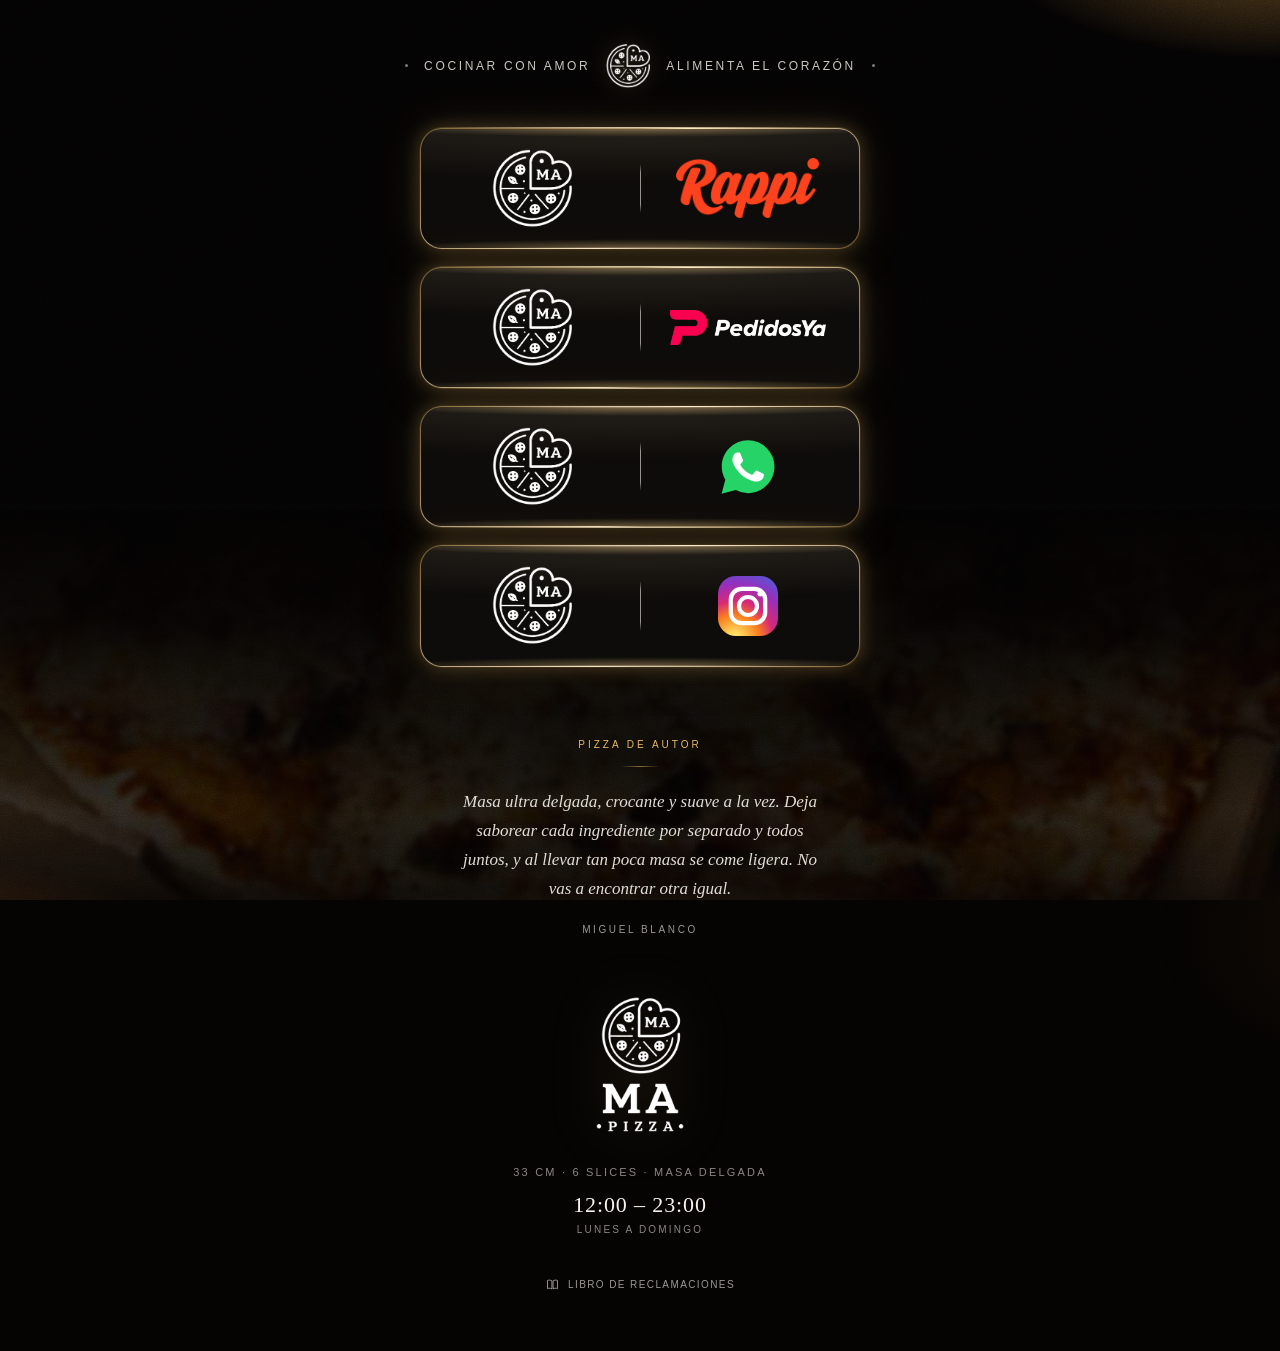
==== index.html @ 22b00081 "Añadir el relato de marca al pie de la página Al bajar en el móvil solo quedaba negro. Medido en Chr" ====
<!doctype html>
<html lang="es-PE">
<head>
<meta charset="utf-8" />
<meta name="viewport" content="width=device-width, initial-scale=1, viewport-fit=cover" />
<title>MA PIZZA — Pide aquí</title>
<meta name="description" content="Pizza artesanal de masa delgada en Surquillo. Pide por Rappi, PedidosYa o WhatsApp. 33 cm · 6 slices." />
<meta name="theme-color" content="#050403" />
<meta name="color-scheme" content="dark" />
<link rel="icon" href="[data-uri]" />
<meta property="og:title" content="MA PIZZA" />
<meta property="og:description" content="Cocinar con amor, alimenta el corazón. Pizza artesanal de masa delgada — 33 cm, 6 slices." />
<meta property="og:type" content="website" />

<style>
/* ===================================================================
   MA PIZZA — página de enlaces para la bio de Instagram
   Archivo único: no depende de nada externo, se sube tal cual.

   PARA EDITAR:
     · Enlaces .......... buscar  "ENLACES"
     · Horario .......... buscar  "HORARIO"
     · Reclamaciones .... buscar  "RECLAMACIONES"
   =================================================================== */

/* Ángulos registrados: sin esto el navegador no sabe interpolarlos y
   el reflejo del borde no se movería. Donde no exista @property el
   borde dorado se queda quieto, que es una degradación aceptable. */
@property --giro      { syntax: '<angle>'; initial-value: 0deg;   inherits: false; }
@property --luz       { syntax: '<number>'; initial-value: 0.26; inherits: false; }

:root {
  /* Los mapas de bits viven aquí y solo aquí: declararlos una vez y
     referenciarlos ahorra unos 45 kB frente a repetir el data URI en
     cada <img>, que en datos móviles se nota. */
  /* Foto del horno. Para cambiarla:
       python3 herramientas/incrustar-foto.py <ruta-de-la-foto.jpg>
     que la recorta, la oscurece, la comprime y la reincrusta aquí. */
  --foto-horno: url("[data-uri]");

  --ma-marca:  url("[data-uri]");
  --ma-firma:  url("[data-uri]");
  --rappi:     url("[data-uri]");
  --pedidosya: url("[data-uri]");

  --negro:       #050403;
  --carbon:      #0a0806;
  --carta:       #0e0c0a;
  --hueso:       #f7f3ec;
  --tenue:       rgba(247, 243, 236, 0.55);
  --oro:         #e8b866;
  --oro-claro:   #ffe7b8;
  --oro-hondo:   rgba(232, 184, 102, 0.22);

  --serif: Georgia, 'Times New Roman', Times, serif;
  --sans:  -apple-system, BlinkMacSystemFont, 'Segoe UI', Roboto, 'Helvetica Neue', Arial, sans-serif;

  /* Alto de la tarjeta: manda en todo el ritmo vertical de la página. */
  --alto-tarjeta: clamp(5.75rem, 21vw, 7.5rem);

  color-scheme: dark;
}

* { box-sizing: border-box; }

html {
  -webkit-text-size-adjust: 100%;
  /* El rebote de iOS asoma por detrás de la capa fija: este tono es el
     mismo con el que arranca .fondo, así el tirón no destella en negro. */
  background: #0b0806;
}

body {
  margin: 0;
  min-height: 100vh;
  min-height: 100svh;
  background: var(--negro);
  color: var(--hueso);
  font-family: var(--sans);
  -webkit-font-smoothing: antialiased;
  text-rendering: optimizeLegibility;
  overflow-x: hidden;
  /* Sin destello azul al tocar y sin espera de 300 ms en el tap. */
  -webkit-tap-highlight-color: transparent;
  touch-action: manipulation;
}

/* ====================== fondo: piedra y brasas ======================
   Todo generado por CSS/SVG. Pesa unos pocos bytes y se ve igual en
   cualquier pantalla, a diferencia de una foto que hay que recortar. */

.fondo {
  position: fixed;
  inset: 0;
  /* z-index 0, nunca negativo: una capa negativa se pinta ANTES que el
     fondo de los elementos en flujo, así que el negro opaco de body la
     tapaba entera. El contenido pasa por delante con .envoltura{z-index:1}. */
  z-index: 0;
  pointer-events: none;
  background:
    /* brasa del horno: pegada al vértice, para que no invada la columna
       de tarjetas. Todo lo que no sea esquina tiene que ser negro. */
    radial-gradient(34% 19% at 100% -6%,  rgba(255, 176, 74,  0.34), transparent 66%),
    radial-gradient(18% 11% at 104% -10%, rgba(255, 220, 160, 0.26), transparent 64%),
    /* rescoldo bajo, detrás de la firma */
    radial-gradient(52% 17% at 50% 110%,  rgba(226, 128, 40,  0.26), transparent 70%),
    radial-gradient(24% 12% at -4% 104%,  rgba(198, 96,  32,  0.22), transparent 68%),
    /* Sin realce central: ese era el gris que rodeaba a las tarjetas. */
    #040303;
}

/* Dos halos cálidos que se cruzan muy despacio: el negro deja de ser
   plano sin que llegue a notarse el movimiento. */
.fondo::before {
  content: '';
  position: absolute;
  inset: -25%;
  background:
    radial-gradient(18% 13% at 10% 6%,  rgba(255, 190, 96,  0.10), transparent 76%),
    radial-gradient(20% 15% at 92% 86%, rgba(214, 112, 40,  0.11), transparent 76%);
  animation: vagar 34s ease-in-out infinite alternate;
}

/* La foto cubre toda la vista, pero la máscara solo la deja asomar en el
   tercio inferior: negro puro hasta el 70 %, un ascenso corto, y otra vez
   a la baja al llegar al pie. Así la pizza se intuye de fondo sin que la
   página deje de ser negra, que es donde las tarjetas recortan. */
.horno {
  position: absolute;
  inset: 0;
  z-index: 1;
  background-image: var(--foto-horno);
  background-size: cover;
  background-position: 50% 64%;
  background-repeat: no-repeat;
  opacity: 0.5;
  -webkit-mask-image: linear-gradient(
      to bottom,
      transparent      0%,
      transparent     56%,
      rgba(0,0,0,0.14) 70%,
      rgba(0,0,0,0.62) 82%,
      rgba(0,0,0,0.90) 90%,
      rgba(0,0,0,0.52) 97%,
      rgba(0,0,0,0.28) 100%);
          mask-image: linear-gradient(
      to bottom,
      transparent      0%,
      transparent     56%,
      rgba(0,0,0,0.14) 70%,
      rgba(0,0,0,0.62) 82%,
      rgba(0,0,0,0.90) 90%,
      rgba(0,0,0,0.52) 97%,
      rgba(0,0,0,0.28) 100%);
  animation: acercar 58s ease-in-out infinite alternate;
  will-change: transform;
}

/* Movimiento sutil de verdad: un acercamiento corto y muy lento. Solo
   anima transform, así que no le cuesta nada al hilo principal. */
@keyframes acercar {
  from { transform: scale(1.05) translate3d(0, 0, 0); }
  to   { transform: scale(1.14) translate3d(-1.2%, -1.4%, 0); }
}

/* Sombra bajo la firma: la foto sube el nivel de negro justo donde van el
   logotipo y el horario, y sin esto el texto pierde contraste. */
.horno::after {
  content: '';
  position: absolute;
  inset: 0;
  background: radial-gradient(78% 40% at 50% 84%, rgba(5, 4, 3, 0.7), transparent 78%);
}

/* Grano de piedra. feTurbulence en línea: ~200 bytes por una textura
   que no se repite de forma visible. */
.fondo::after {
  content: '';
  position: absolute;
  inset: 0;
  z-index: 2;          /* el grano va por encima de la foto */
  mix-blend-mode: soft-light;
  opacity: 0.5;
  background-image: url("data:image/svg+xml,%3Csvg xmlns='http://www.w3.org/2000/svg' width='220' height='220'%3E%3Cfilter id='r'%3E%3CfeTurbulence type='fractalNoise' baseFrequency='0.82' numOctaves='3' stitchTiles='stitch'/%3E%3CfeColorMatrix type='saturate' values='0'/%3E%3C/filter%3E%3Crect width='220' height='220' filter='url(%23r)'/%3E%3C/svg%3E");
}

@keyframes vagar {
  from { transform: translate3d(-2%, 1%, 0) scale(1); }
  to   { transform: translate3d(3%, -2%, 0) scale(1.08); }
}

/* Brasas. Puntos con radial-gradient en vez de filter:blur — el blur
   sobre elementos animados hunde el frame rate en gama media. */
.brasas { position: fixed; inset: 0; z-index: 0; pointer-events: none; overflow: hidden; }

.brasa {
  position: absolute;
  bottom: -8vh;
  width: var(--t, 4px);
  height: var(--t, 4px);
  border-radius: 50%;
  background: radial-gradient(circle, rgba(255, 236, 190, 1), rgba(255, 176, 74, 0.55) 40%, transparent 72%);
  box-shadow: 0 0 10px rgba(255, 176, 74, 0.55);
  opacity: 0;
  animation: subir var(--dur, 17s) linear infinite;
  animation-delay: var(--esp, 0s);
  will-change: transform, opacity;
}

@keyframes subir {
  0%   { opacity: 0;   transform: translate3d(0, 0, 0) scale(0.7); }
  12%  { opacity: 1; }
  70%  { opacity: 0.7; }
  100% { opacity: 0;   transform: translate3d(var(--dx, 14px), -112vh, 0) scale(1.15); }
}

/* ============================= estructura ============================= */

.envoltura {
  position: relative;
  z-index: 1;          /* por delante del fondo y de las brasas */
  width: 100%;
  max-width: 30rem;
  margin-inline: auto;
  min-height: 100vh;
  min-height: 100svh;
  display: flex;
  flex-direction: column;
  padding:
    clamp(1.75rem, 6vw, 3rem)
    clamp(1rem, 4.5vw, 1.75rem)
    calc(clamp(1.75rem, 6vw, 3rem) + env(safe-area-inset-bottom));
}

/* =============================== cintillo ===============================
   "COCINAR CON AMOR · MA · ALIMENTA EL CORAZÓN" de la referencia. */

.cintillo {
  display: flex;
  align-items: center;
  justify-content: center;
  gap: clamp(0.5rem, 2.6vw, 1rem);
  margin-bottom: clamp(1.5rem, 5.5vw, 2.5rem);
}

.cintillo span {
  font-size: clamp(0.5625rem, 2.5vw, 0.75rem);
  letter-spacing: 0.22em;
  text-transform: uppercase;
  color: rgba(247, 243, 236, 0.82);
  white-space: nowrap;
}

.cintillo .punto {
  width: 3px;
  height: 3px;
  border-radius: 50%;
  background: rgba(247, 243, 236, 0.5);
  flex: 0 0 auto;
}

.cintillo .sello {
  width: clamp(2rem, 8vw, 2.75rem);
  aspect-ratio: 217 / 215;
  flex: 0 0 auto;
  background-image: var(--ma-marca);
  filter: drop-shadow(0 0 12px rgba(232, 184, 102, 0.35));
}

/* ================================ tarjetas ================================ */

.enlaces {
  list-style: none;
  margin: 0;
  padding: 0;
  display: grid;
  gap: clamp(0.75rem, 3vw, 1.125rem);
}

.tarjeta {
  --luz: 0.26;          /* intensidad del halo exterior en reposo */
  position: relative;
  display: block;
  min-height: var(--alto-tarjeta);
  border: 1.5px solid transparent;   /* el carril del degradado dorado */
  border-radius: clamp(16px, 4.5vw, 22px);
  text-decoration: none;
  color: var(--hueso);
  isolation: isolate;
  /* Relleno recortado al padding-box y degradado al border-box: así el
     contorno lleva su propia luz sin que se cuele en el interior. */
  background:
    linear-gradient(var(--carta), var(--carta)) padding-box,
    conic-gradient(
      from var(--giro),
      rgba(232, 184, 102, 0.45)   0deg,
      rgba(255, 240, 214, 1.00)  38deg,
      rgba(232, 184, 102, 0.50) 102deg,
      rgba(196, 146, 74,  0.38) 176deg,
      rgba(255, 240, 214, 0.95) 216deg,
      rgba(232, 184, 102, 0.50) 286deg,
      rgba(232, 184, 102, 0.45) 360deg
    ) border-box;
  box-shadow:
    0 0 0 0.5px rgba(232, 184, 102, 0.12),
    0 0 18px rgba(232, 184, 102, var(--luz)),
    0 0 46px rgba(232, 184, 102, calc(var(--luz) * 0.55)),
    0 10px 32px rgba(0, 0, 0, 0.6);
  transition:
    transform 0.28s cubic-bezier(0.16, 1, 0.3, 1),
    box-shadow 0.35s ease,
    --giro 1.1s linear;
}

/* Respiración: cada tarjeta gira su reflejo con un desfase distinto,
   así la fila se ve viva aunque nadie la toque. */
@media (prefers-reduced-motion: no-preference) {
  .tarjeta { animation: girar 9s linear infinite; animation-delay: var(--fase, 0s); }
  @keyframes girar { to { --giro: 360deg; } }
}

/* Barras de luz en el centro del borde superior e inferior: es el
   detalle que define la referencia del cliente. */
.tarjeta::before {
  content: '';
  position: absolute;
  inset: -1.5px;
  border-radius: inherit;
  pointer-events: none;
  z-index: 3;
  background:
    radial-gradient(46% 2px  at 50% 0,    rgba(255, 244, 222, 1), transparent 100%),
    radial-gradient(60% 10px at 50% 0,    rgba(255, 214, 140, 0.5), transparent 100%),
    radial-gradient(46% 2px  at 50% 100%, rgba(255, 244, 222, 0.95), transparent 100%),
    radial-gradient(60% 10px at 50% 100%, rgba(255, 214, 140, 0.45), transparent 100%);
  opacity: 0.9;
  transition: opacity 0.3s ease;
}

/* Destello del toque: nace en el punto exacto donde cae el dedo. */
.tarjeta .destello {
  position: absolute;
  inset: 0;
  border-radius: inherit;
  overflow: hidden;
  pointer-events: none;
  z-index: 1;
  /* Un lustre muy tenue arriba: sin él la tarjeta se lee como un agujero
     recortado en la página, no como una pieza de cristal negro. */
  background:
    linear-gradient(to bottom, rgba(247, 243, 236, 0.05), transparent 42%),
    radial-gradient(120% 70% at 50% 0%, rgba(232, 184, 102, 0.05), transparent 70%);
}

.tarjeta .destello::after {
  content: '';
  position: absolute;
  left: var(--tx, 50%);
  top: var(--ty, 50%);
  width: 12px;
  height: 12px;
  margin: -6px 0 0 -6px;
  border-radius: 50%;
  background: radial-gradient(circle, rgba(255, 231, 184, 0.55), rgba(232, 184, 102, 0.18) 45%, transparent 72%);
  opacity: 0;
  transform: scale(1);
}

.tarjeta.pulsa .destello::after {
  animation: onda 620ms cubic-bezier(0.22, 1, 0.36, 1) forwards;
}

@keyframes onda {
  0%   { opacity: 0.9; transform: scale(1); }
  100% { opacity: 0;   transform: scale(34); }
}

/* --------- contenido: logo MA · línea · logo del socio --------- */

.cara {
  position: relative;
  z-index: 2;
  height: 100%;
  min-height: calc(var(--alto-tarjeta) - 3px);
  display: grid;
  grid-template-columns: minmax(0, 1fr) 1px minmax(0, 1fr);
  align-items: center;
  gap: clamp(0.75rem, 3.5vw, 1.5rem);
  padding: clamp(0.75rem, 3vw, 1.25rem) clamp(0.875rem, 4vw, 1.75rem);
}

.celda {
  min-width: 0;
  display: flex;
  align-items: center;
  justify-content: center;
}

.raya {
  width: 1px;
  height: 62%;
  min-height: 2.5rem;
  background: linear-gradient(
    to bottom,
    transparent,
    rgba(247, 243, 236, 0.58) 18%,
    rgba(247, 243, 236, 0.58) 82%,
    transparent
  );
}

.celda svg { display: block; max-width: 100%; height: auto; }

/* Cajas con background-image en vez de <img>: mismo resultado visual,
   una sola copia del archivo. Llevan role/aria-label para que el lector
   de pantalla las siga anunciando. */
.bmp {
  display: block;
  background-repeat: no-repeat;
  background-position: center;
  background-size: contain;
}

/* Cada logotipo pide su propio ancho para que todos pesen igual a la
   vista: el ojo compara manchas de tinta, no cajas. El aspect-ratio
   reserva el alto antes de que pinte la imagen, así nada salta. */
.logo-ma {
  width: clamp(3.5rem, 15vw, 5rem);
  aspect-ratio: 217 / 215;
  background-image: var(--ma-marca);
}
.logo-rappi {
  width: clamp(6rem, 27vw, 9rem);
  aspect-ratio: 620 / 260;
  background-image: var(--rappi);
}
.logo-pedidosya {
  width: clamp(6.5rem, 29vw, 9.75rem);
  aspect-ratio: 560 / 126;
  background-image: var(--pedidosya);
}
.logo-icono { width: clamp(2.75rem, 12vw, 4rem); height: auto; }

/* ------------------------ estados: dedo y ratón ------------------------ */

.tarjeta:active {
  transform: scale(0.978);
  --luz: 0.7;
}
.tarjeta:active::before { opacity: 1; }

/* El hover solo donde hay puntero real: en un móvil se quedaría pegado
   después del toque. */
@media (hover: hover) and (pointer: fine) {
  .tarjeta:hover {
    transform: translateY(-3px);
    --luz: 0.58;
  }
  .tarjeta:hover::before { opacity: 1; }
  .tarjeta:hover .logo-ma { transform: scale(1.04); }
  .celda .bmp { transition: transform 0.3s cubic-bezier(0.16, 1, 0.3, 1); }
}

.tarjeta:focus-visible {
  outline: 2px solid var(--oro-claro);
  outline-offset: 4px;
}

/* ================================ relato ================================
   Lo que se encuentra al bajar. Antes ahí solo había negro: en el móvil,
   al plegarse la barra del navegador, quedaban cien píxeles de nada. */

.relato {
  margin-top: auto;
  padding-top: clamp(2.75rem, 11vw, 4.5rem);
  max-width: 23rem;
  margin-inline: auto;
  text-align: center;
}

.relato .rotulo {
  margin: 0;
  font-size: clamp(0.5625rem, 2.4vw, 0.625rem);
  letter-spacing: 0.3em;
  text-transform: uppercase;
  color: var(--oro);
}

.relato .filete {
  width: 2.5rem;
  height: 1px;
  margin: 1rem auto 1.25rem;
  border: 0;
  background: linear-gradient(to right, transparent, var(--oro), transparent);
  opacity: 0.55;
}

.relato .cita {
  margin: 0;
  font-family: var(--serif);
  font-style: italic;
  font-size: clamp(0.9375rem, 4vw, 1.0625rem);
  line-height: 1.72;
  /* Casi blanco: este texto cae sobre la parte más clara de la foto y
     con el gris de apoyo se perdía. */
  color: rgba(247, 243, 236, 0.9);
  text-wrap: pretty;
}

.relato .firma {
  margin: 1.25rem 0 0;
  font-size: clamp(0.5625rem, 2.4vw, 0.625rem);
  letter-spacing: 0.26em;
  text-transform: uppercase;
  color: rgba(247, 243, 236, 0.62);
}

/* ================================ horario ================================ */

.pie {
  padding-top: clamp(2.25rem, 9vw, 3.5rem);
  text-align: center;
}

.marca {
  width: clamp(5.5rem, 24vw, 7.5rem);
  aspect-ratio: 274 / 404;
  margin-inline: auto;
  background-image: var(--ma-firma);
  filter: drop-shadow(0 2px 30px rgba(232, 184, 102, 0.22));
}

.datos {
  margin: clamp(1.25rem, 5vw, 1.75rem) 0 0;
  font-size: clamp(0.625rem, 2.6vw, 0.6875rem);
  letter-spacing: 0.2em;
  text-transform: uppercase;
  color: var(--tenue);
}

.horario {
  margin: 0.85rem 0 0;
  font-family: var(--serif);
  font-size: clamp(1.125rem, 5vw, 1.375rem);
  letter-spacing: 0.04em;
  font-variant-numeric: tabular-nums;
  color: var(--hueso);
}

.horario .dias {
  display: block;
  margin-top: 0.4rem;
  font-family: var(--sans);
  font-size: clamp(0.5625rem, 2.4vw, 0.625rem);
  letter-spacing: 0.22em;
  text-transform: uppercase;
  color: var(--tenue);
}

.reclamos {
  /* Es un enlace legal, pero se toca igual: 44 px de alto mínimo. */
  display: inline-flex;
  align-items: center;
  gap: 0.5rem;
  min-height: 2.75rem;
  margin-top: clamp(1.25rem, 5vw, 1.75rem);
  padding-inline: 1rem;
  color: rgba(247, 243, 236, 0.62);
  text-decoration: none;
  font-size: 0.625rem;
  letter-spacing: 0.14em;
  text-transform: uppercase;
  transition: color 0.25s ease;
}
.reclamos svg { width: 15px; height: 15px; flex: 0 0 auto; }
.reclamos:active { color: var(--hueso); }
@media (hover: hover) and (pointer: fine) {
  .reclamos:hover { color: var(--hueso); }
}

/* ============================== entrada ============================== */

@media (prefers-reduced-motion: no-preference) {
  .entra {
    opacity: 0;
    transform: translateY(0.75rem);
    animation: aparecer 0.75s cubic-bezier(0.16, 1, 0.3, 1) forwards;
    animation-delay: var(--d, 0ms);
  }
  @keyframes aparecer { to { opacity: 1; transform: none; } }
}

@media (prefers-reduced-motion: reduce) {
  .brasas, .fondo::before { display: none; }
  .horno { animation: none; transform: scale(1.08); }
  * { animation-duration: 0.001ms !important; transition-duration: 0.001ms !important; }
}

/* ============================== pantallas anchas ==============================
   Sigue siendo una página de bio, así que la columna no crece: lo que
   crece es el aire alrededor y el tamaño de los logotipos. */

@media (min-width: 48rem) {
  :root { --alto-tarjeta: 7rem; }
  .envoltura { max-width: 31rem; padding-block: 2.75rem; }
  .marca { width: 6.25rem; }
}

/* Móvil apaisado y pantallas bajas: nada de scroll innecesario. */
@media (max-height: 44rem) and (orientation: landscape) {
  :root { --alto-tarjeta: 4.5rem; }
  .envoltura { max-width: 27rem; padding-block: 1.5rem; }
  .cintillo { margin-bottom: 1rem; }
  .cara { padding-block: 0.5rem; }
  .logo-ma        { width: 2.75rem; }
  .logo-rappi     { width: 5rem; }
  .logo-pedidosya { width: 5.5rem; }
  .logo-icono     { width: 2.25rem; }
  .enlaces { gap: 0.625rem; }
  .pie { padding-top: 1rem; }
  .marca { width: 4.25rem; }
  .relato { padding-top: 1.5rem; max-width: 26rem; }
  .relato .cita { font-size: 0.8125rem; line-height: 1.6; }
  .relato .filete { margin: 0.6rem auto 0.75rem; }
  .relato .firma { margin-top: 0.75rem; }
}

/* Teléfonos muy estrechos (iPhone SE): el cintillo se parte en dos. */
@media (max-width: 22.5rem) {
  .cintillo { flex-wrap: wrap; gap: 0.4rem 0.5rem; }
  .cintillo img { order: -1; width: 2.25rem; }
  .cintillo .punto { display: none; }
  .cintillo span { font-size: 0.5rem; letter-spacing: 0.18em; }
}
</style>
</head>

<body>
<div class="fondo" aria-hidden="true"><div class="horno"></div></div>
<div class="brasas" aria-hidden="true">
  <span class="brasa" style="left:8%;  --t:3px; --dur:19s; --esp:0s;    --dx:22px"></span>
  <span class="brasa" style="left:19%; --t:5px; --dur:24s; --esp:3.5s;  --dx:-18px"></span>
  <span class="brasa" style="left:31%; --t:2px; --dur:16s; --esp:7s;    --dx:30px"></span>
  <span class="brasa" style="left:44%; --t:4px; --dur:21s; --esp:1.5s;  --dx:-26px"></span>
  <span class="brasa" style="left:57%; --t:3px; --dur:27s; --esp:9s;    --dx:16px"></span>
  <span class="brasa" style="left:68%; --t:5px; --dur:18s; --esp:5s;    --dx:-32px"></span>
  <span class="brasa" style="left:79%; --t:2px; --dur:23s; --esp:12s;   --dx:24px"></span>
  <span class="brasa" style="left:90%; --t:4px; --dur:20s; --esp:2.5s;  --dx:-14px"></span>
  <span class="brasa" style="left:14%; --t:2px; --dur:29s; --esp:14s;   --dx:-20px"></span>
  <span class="brasa" style="left:63%; --t:3px; --dur:25s; --esp:17s;   --dx:28px"></span>
</div>

<main class="envoltura">

  <!-- =============================== cintillo =============================== -->
  <header class="cintillo entra" style="--d:60ms">
    <span class="punto"></span>
    <span>Cocinar con amor</span>
    <i class="bmp sello" aria-hidden="true"></i>
    <span>Alimenta el corazón</span>
    <span class="punto"></span>
  </header>

  <!-- ================================================================
       ENLACES — aquí se cambian las URLs de cada tarjeta.
       WhatsApp usa el formato https://wa.me/51XXXXXXXXX (sin + ni espacios).
       ================================================================ -->
  <ul class="enlaces">

    <li class="entra" style="--d:200ms">
      <a class="tarjeta" style="--fase:0s"
         href="https://www.rappi.com.pe/restaurantes/108052-ma-pizza"
         target="_blank" rel="noopener noreferrer"
         aria-label="Pedir MA Pizza por Rappi">
        <span class="destello"></span>
        <span class="cara">
          <span class="celda"><i class="bmp logo-ma" role="img" aria-label="MA Pizza"></i></span>
          <span class="raya"></span>
          <span class="celda"><i class="bmp logo-rappi" role="img" aria-label="Rappi"></i></span>
        </span>
      </a>
    </li>

    <li class="entra" style="--d:290ms">
      <a class="tarjeta" style="--fase:-2.2s"
         href="https://www.pedidosya.com.pe/restaurantes/lima/ma-pizza-surquillo-85785ef5-3ee0-4264-8570-6dda9b44dc6e-menu"
         target="_blank" rel="noopener noreferrer"
         aria-label="Pedir MA Pizza por PedidosYa">
        <span class="destello"></span>
        <span class="cara">
          <span class="celda"><i class="bmp logo-ma" role="img" aria-label="MA Pizza"></i></span>
          <span class="raya"></span>
          <span class="celda"><i class="bmp logo-pedidosya" role="img" aria-label="PedidosYa"></i></span>
        </span>
      </a>
    </li>

    <li class="entra" style="--d:380ms">
      <a class="tarjeta" style="--fase:-4.4s"
         href="https://wa.me/51982000004"
         target="_blank" rel="noopener noreferrer"
         aria-label="Pedir MA Pizza por WhatsApp">
        <span class="destello"></span>
        <span class="cara">
          <span class="celda"><i class="bmp logo-ma" role="img" aria-label="MA Pizza"></i></span>
          <span class="raya"></span>
          <span class="celda">
            <svg class="logo-icono" viewBox="0 0 24 24" role="img" aria-label="WhatsApp">
              <path fill="#25D366" d="M12.04 2C6.6 2 2.17 6.43 2.17 11.87c0 1.74.46 3.44 1.32 4.94L2.09 22l5.32-1.38a9.85 9.85 0 0 0 4.63 1.18h.01c5.44 0 9.87-4.43 9.87-9.87a9.8 9.8 0 0 0-2.89-6.98A9.8 9.8 0 0 0 12.04 2Z"/>
              <path fill="#fff" d="M17.4 14.36c-.29-.15-1.72-.85-1.99-.94-.27-.1-.46-.15-.66.15-.19.29-.75.94-.92 1.13-.17.2-.34.22-.63.08-.29-.15-1.23-.46-2.35-1.45-.87-.77-1.45-1.73-1.62-2.02-.17-.29-.02-.45.13-.6.13-.13.29-.34.44-.51.15-.17.19-.29.29-.49.1-.19.05-.36-.02-.51-.07-.15-.66-1.58-.9-2.17-.24-.57-.48-.49-.66-.5h-.56c-.19 0-.51.07-.77.36-.27.29-1.01 1-1.01 2.43s1.04 2.82 1.18 3.01c.15.2 2.04 3.12 4.95 4.37.69.3 1.23.48 1.65.61.69.22 1.33.19 1.83.12.56-.09 1.72-.7 1.96-1.38.24-.68.24-1.27.17-1.39-.07-.12-.26-.19-.55-.34Z"/>
            </svg>
          </span>
        </span>
      </a>
    </li>

    <li class="entra" style="--d:470ms">
      <a class="tarjeta" style="--fase:-6.6s"
         href="https://www.instagram.com/mapizza.pe/"
         target="_blank" rel="noopener noreferrer"
         aria-label="MA Pizza en Instagram">
        <span class="destello"></span>
        <span class="cara">
          <span class="celda"><i class="bmp logo-ma" role="img" aria-label="MA Pizza"></i></span>
          <span class="raya"></span>
          <span class="celda">
            <svg class="logo-icono" viewBox="0 0 32 32" role="img" aria-label="Instagram">
              <defs>
                <radialGradient id="ig" cx="0.28" cy="1.06" r="1.22">
                  <stop offset="0"    stop-color="#fdf497"/>
                  <stop offset="0.10" stop-color="#fdd85d"/>
                  <stop offset="0.34" stop-color="#fa7e1e"/>
                  <stop offset="0.53" stop-color="#d62976"/>
                  <stop offset="0.76" stop-color="#962fbf"/>
                  <stop offset="1"    stop-color="#4f5bd5"/>
                </radialGradient>
              </defs>
              <rect x="1" y="1" width="30" height="30" rx="9" fill="url(#ig)"/>
              <rect x="7.4" y="7.4" width="17.2" height="17.2" rx="5.4" fill="none" stroke="#fff" stroke-width="2.1"/>
              <circle cx="16" cy="16" r="4.5" fill="none" stroke="#fff" stroke-width="2.1"/>
              <circle cx="22.1" cy="9.9" r="1.35" fill="#fff"/>
            </svg>
          </span>
        </span>
      </a>
    </li>

  </ul>

  <!-- ================================================================
       RELATO — el texto de marca. Tres frases como mucho: aquí abajo se
       lee de paso, no se estudia.
       ================================================================ -->
  <section class="relato entra" style="--d:560ms">
    <p class="rotulo">Pizza de autor</p>
    <hr class="filete" />
    <p class="cita">
      Masa ultra delgada, crocante y suave a la vez. Deja saborear cada
      ingrediente por separado y todos juntos, y al llevar tan poca masa
      se come ligera. No vas a encontrar otra igual.
    </p>
    <p class="firma">Miguel Blanco</p>
  </section>

  <!-- ================================ pie ================================ -->
  <footer class="pie">
    <i class="bmp marca entra" role="img" aria-label="MA PIZZA" style="--d:660ms"></i>

    <div class="entra" style="--d:730ms">
      <!-- HORARIO — cambiar aquí si varía la atención. -->
      <p class="datos">33 cm · 6 slices · masa delgada</p>
      <p class="horario">
        12:00 – 23:00
        <span class="dias">Lunes a domingo</span>
      </p>

      <!-- RECLAMACIONES — reemplazar el href por la URL del libro virtual. -->
      <a class="reclamos" href="#" rel="noopener">
        <svg viewBox="0 0 24 24" fill="none" aria-hidden="true">
          <path d="M4 5.5C6.2 4.7 8.5 4.8 11 6v13c-2.5-1.2-4.8-1.3-7-.5v-13Z" stroke="currentColor" stroke-width="1.5"/>
          <path d="M20 5.5c-2.2-.8-4.5-.7-7 .5v13c2.5-1.2 4.8-1.3 7-.5v-13Z" stroke="currentColor" stroke-width="1.5"/>
        </svg>
        Libro de reclamaciones
      </a>
    </div>
  </footer>

</main>

<script>
/* El destello tiene que nacer donde cae el dedo, y eso el CSS solo no
   lo sabe: hay que pasarle las coordenadas del toque. */
(function () {
  var tarjetas = document.querySelectorAll('.tarjeta');
  var quieto = window.matchMedia('(prefers-reduced-motion: reduce)').matches;

  for (var i = 0; i < tarjetas.length; i++) {
    (function (tarjeta) {
      tarjeta.addEventListener('pointerdown', function (e) {
        if (quieto) return;

        var caja = tarjeta.getBoundingClientRect();
        var brillo = tarjeta.querySelector('.destello');
        brillo.style.setProperty('--tx', (e.clientX - caja.left) + 'px');
        brillo.style.setProperty('--ty', (e.clientY - caja.top) + 'px');

        /* Reiniciar la animación: sin el reflow el segundo toque seguido
           sobre la misma tarjeta no dispararía nada. */
        tarjeta.classList.remove('pulsa');
        void tarjeta.offsetWidth;
        tarjeta.classList.add('pulsa');

        /* Golpecito háptico en Android; iOS lo ignora sin quejarse. */
        if (navigator.vibrate) { navigator.vibrate(10); }
      }, { passive: true });

      tarjeta.addEventListener('animationend', function (e) {
        if (e.animationName === 'onda') { tarjeta.classList.remove('pulsa'); }
      });
    })(tarjetas[i]);
  }
})();
</script>
</body>
</html>
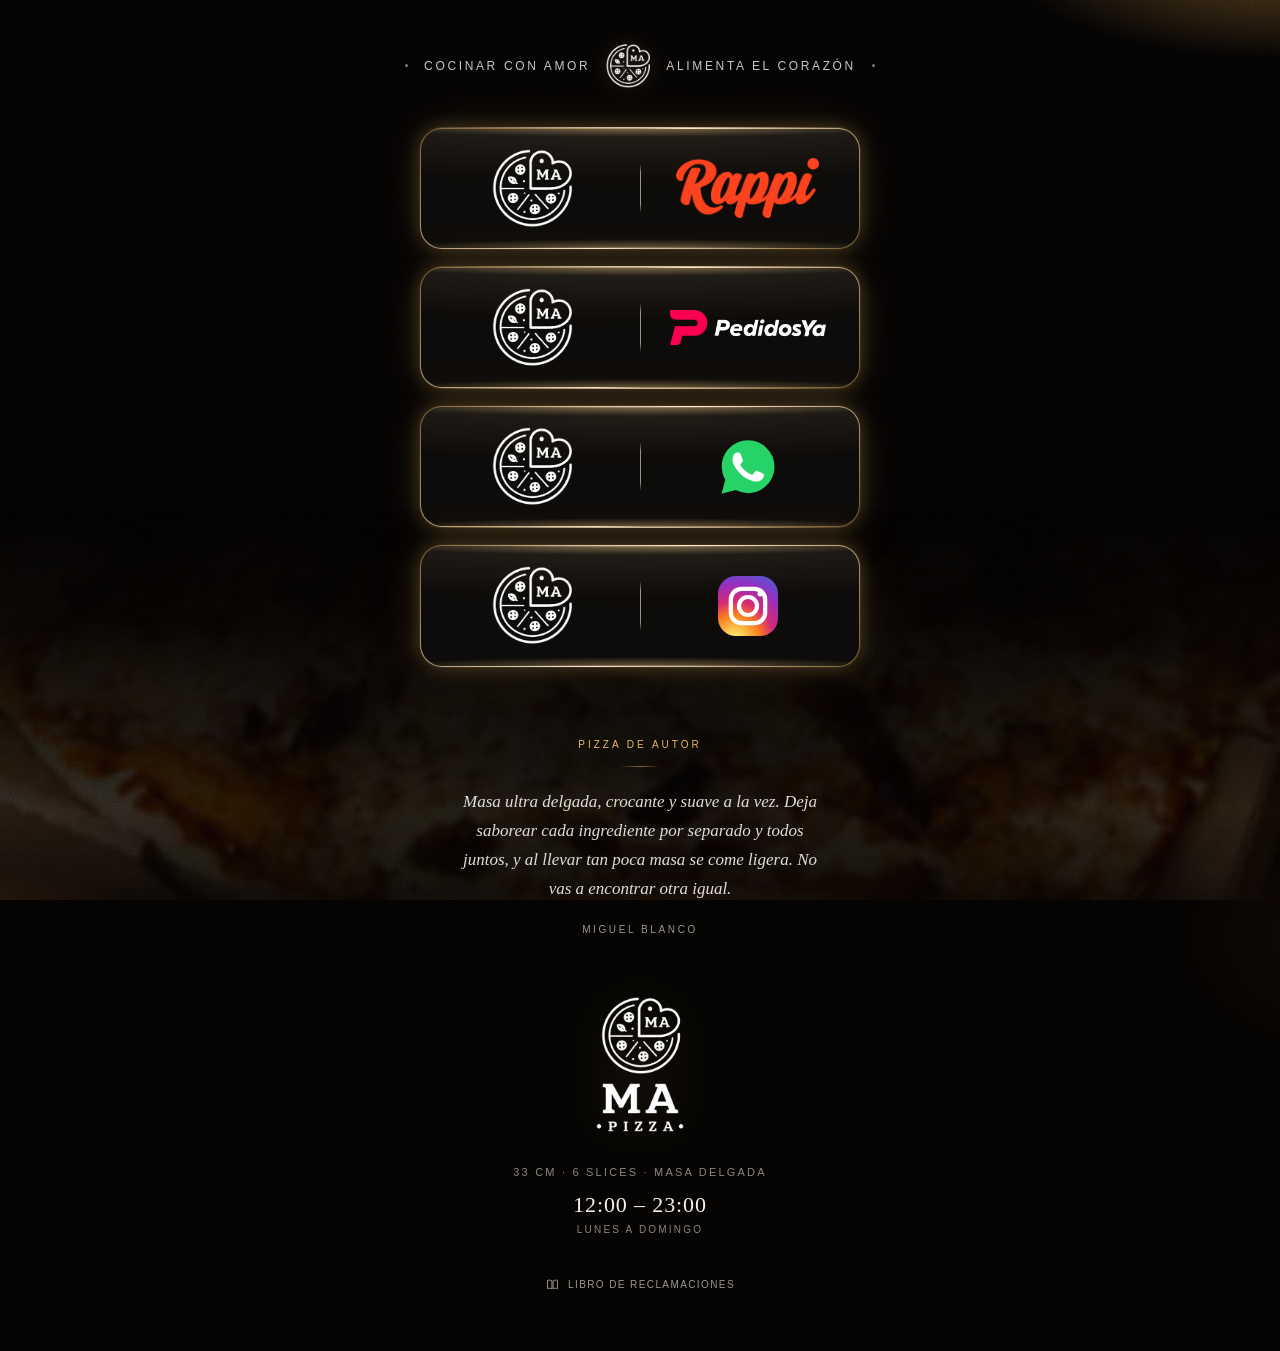
==== commit 6b8661fb: "Montar la construcción y dejar listas las versiones con vídeo Hasta ahora index.html era el único ar" ====
--- a/index.html
+++ b/index.html
@@ -129,10 +129,16 @@
   position: absolute;
   inset: 0;
   z-index: 1;
+  /* En la versión con vídeo esto es el póster: se ve desde el primer
+     fotograma y se queda si el vídeo no llega a cargar. */
   background-image: var(--foto-horno);
   background-size: cover;
   background-position: 50% 64%;
   background-repeat: no-repeat;
+  width: 100%;
+  height: 100%;
+  object-fit: cover;
+  object-position: 50% 64%;
   opacity: 0.5;
   -webkit-mask-image: linear-gradient(
       to bottom,
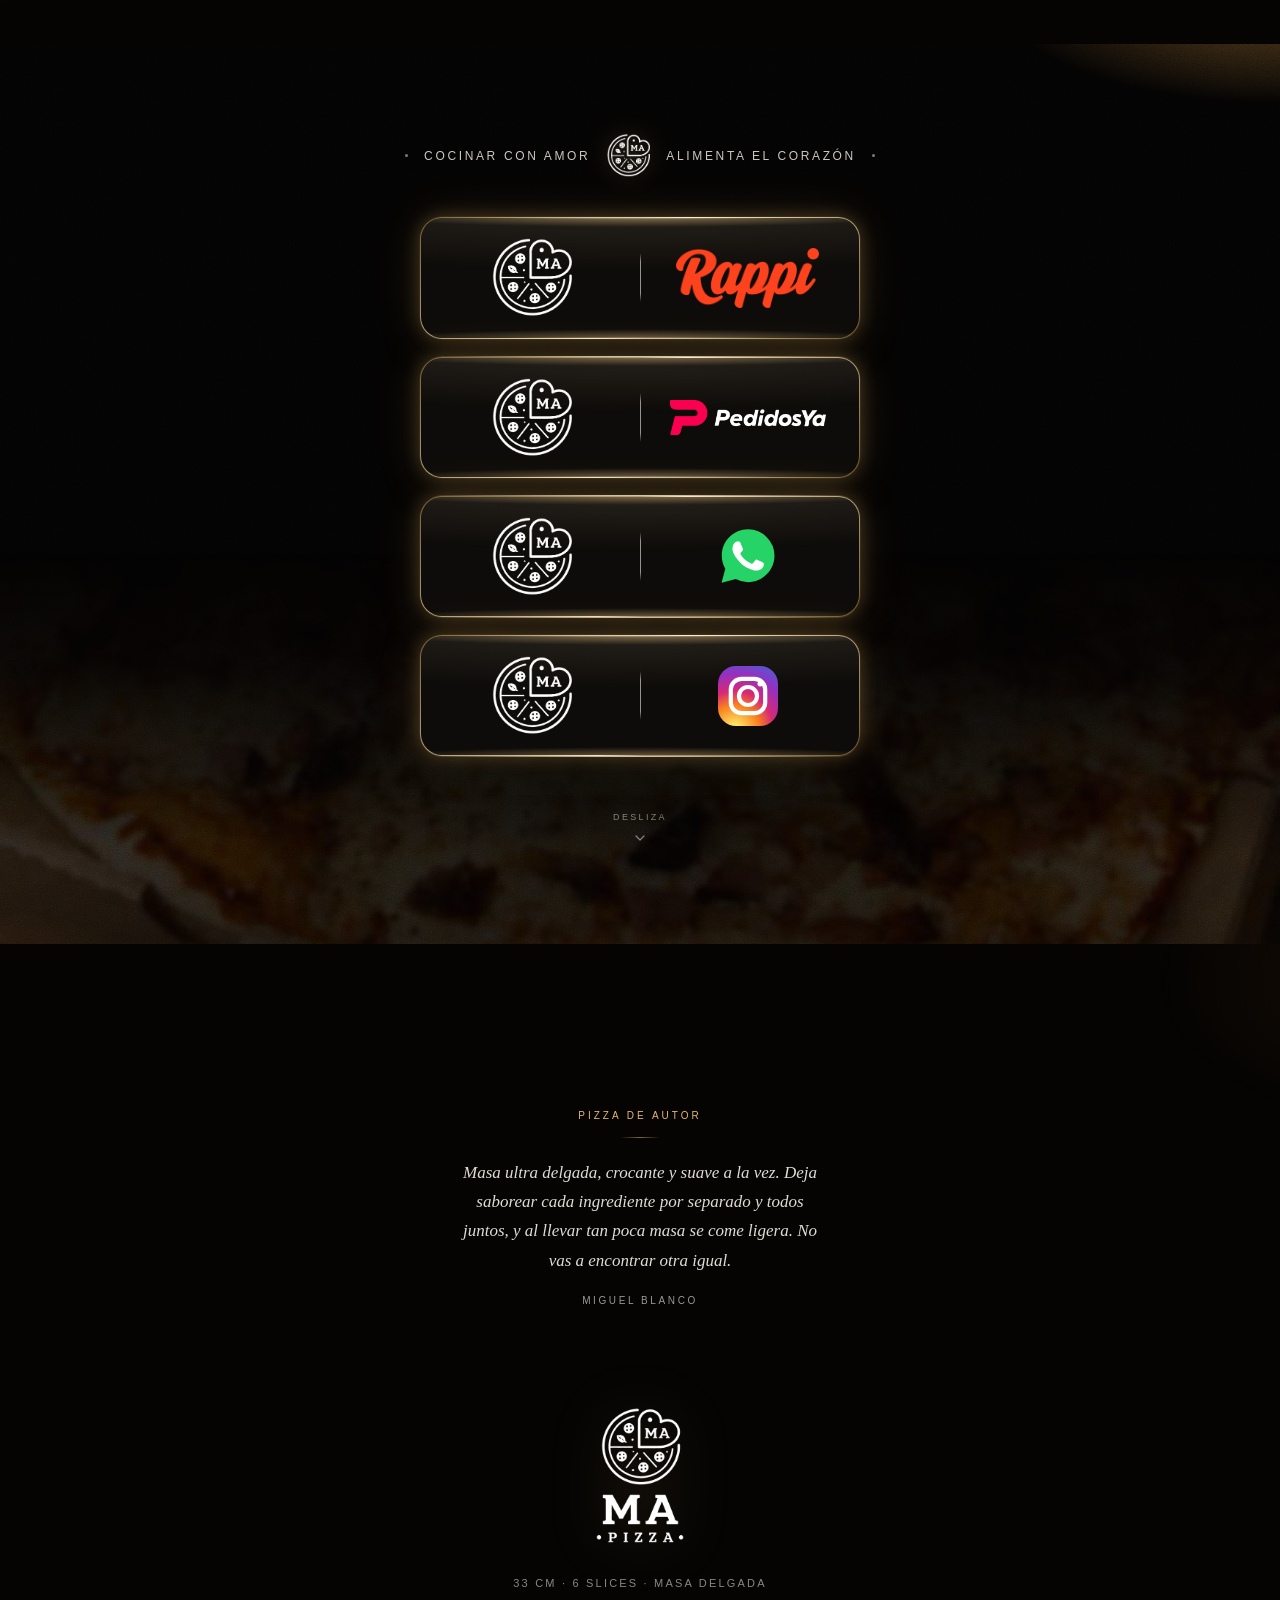
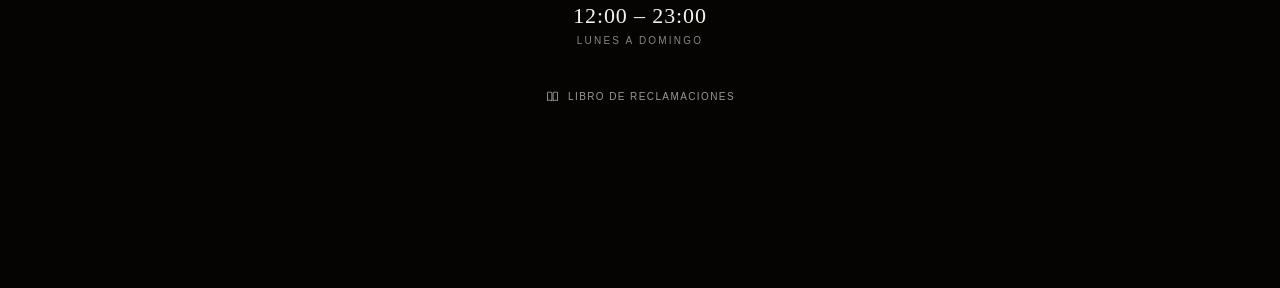
==== commit 1c530092: "Partir la página en dos vistas y quitar el negro del final Todo iba en una columna seguida y se leía" ====
--- a/index.html
+++ b/index.html
@@ -65,6 +65,11 @@
 
 html {
   -webkit-text-size-adjust: 100%;
+  /* Dos vistas, y el gesto de bajar tiene que caer en la segunda. Con
+     'proximity' solo ayuda cuando ya estás cerca: 'mandatory' secuestra
+     el scroll y en un móvil se siente como si la página peleara. */
+  scroll-snap-type: y proximity;
+  scroll-behavior: smooth;
   /* El rebote de iOS asoma por detrás de la capa fija: este tono es el
      mismo con el que arranca .fondo, así el tirón no destella en negro. */
   background: #0b0806;
@@ -147,8 +152,8 @@
       rgba(0,0,0,0.14) 70%,
       rgba(0,0,0,0.62) 82%,
       rgba(0,0,0,0.90) 90%,
-      rgba(0,0,0,0.52) 97%,
-      rgba(0,0,0,0.28) 100%);
+      rgba(0,0,0,0.78) 97%,
+      rgba(0,0,0,0.66) 100%);
           mask-image: linear-gradient(
       to bottom,
       transparent      0%,
@@ -156,8 +161,8 @@
       rgba(0,0,0,0.14) 70%,
       rgba(0,0,0,0.62) 82%,
       rgba(0,0,0,0.90) 90%,
-      rgba(0,0,0,0.52) 97%,
-      rgba(0,0,0,0.28) 100%);
+      rgba(0,0,0,0.78) 97%,
+      rgba(0,0,0,0.66) 100%);
   animation: acercar 58s ease-in-out infinite alternate;
   will-change: transform;
 }
@@ -228,14 +233,76 @@
   width: 100%;
   max-width: 30rem;
   margin-inline: auto;
+  padding-inline: clamp(1rem, 4.5vw, 1.75rem);
+}
+
+/* Cada vista ocupa la pantalla y centra lo suyo. El aire de arriba y de
+   abajo es lo que las separa: sin él las dos se leen como una sola
+   columna apretada. */
+.vista {
+  position: relative;
   min-height: 100vh;
   min-height: 100svh;
   display: flex;
   flex-direction: column;
-  padding:
-    clamp(1.75rem, 6vw, 3rem)
-    clamp(1rem, 4.5vw, 1.75rem)
-    calc(clamp(1.75rem, 6vw, 3rem) + env(safe-area-inset-bottom));
+  justify-content: center;
+  padding-block: clamp(2.5rem, 10vw, 4.5rem);
+  scroll-snap-align: start;
+}
+
+/* La segunda vista lleva el aire ARRIBA, que es lo que la separa de la
+   primera, y poco abajo. Centrada a secas dejaba siglo y medio de negro
+   bajo el último renglón, y al llegar al final parecía que la página se
+   había quedado a medias. */
+.vista--relato {
+  /* Al fondo del panel, no centrado: 'center' reparte el sobrante mitad
+     arriba y mitad abajo, y esa mitad de abajo era el negro del final.
+     Aquí todo el aire se va arriba, que además es la separación entre
+     una vista y la otra. */
+  /* Tiene que medir una pantalla entera. Si mide menos, el navegador no
+     puede desplazarse lo suficiente para dejarla arriba del todo, y al
+     final acabas viendo la cola vacía de la vista anterior: ese era el
+     negro. Y como mide una pantalla, su contenido la reparte en vez de
+     amontonarse y dejar hueco. */
+  padding-top: clamp(2.5rem, 10vw, 4rem);
+  padding-bottom: calc(clamp(1rem, 3vw, 1.5rem) + env(safe-area-inset-bottom));
+}
+
+/* ------------------------------ señuelo ------------------------------
+   Sin esto nadie sabe que hay una segunda vista: la primera termina
+   justo en el borde de la pantalla y parece el final. */
+.senuelo {
+  display: flex;
+  flex-direction: column;
+  align-items: center;
+  gap: 0.5rem;
+  margin-top: clamp(2rem, 8vw, 3rem);
+  padding: 0.5rem;
+  min-height: 2.75rem;
+  text-decoration: none;
+  color: rgba(247, 243, 236, 0.5);
+  font-size: 0.5625rem;
+  letter-spacing: 0.26em;
+  text-transform: uppercase;
+  transition: color 0.25s ease, opacity 0.4s ease;
+}
+
+.senuelo svg { width: 1rem; height: 1rem; }
+
+.senuelo:active { color: var(--hueso); }
+@media (hover: hover) and (pointer: fine) {
+  .senuelo:hover { color: var(--hueso); }
+}
+
+/* Una vez que has bajado ya no hace falta que insista. */
+.senuelo.ido { opacity: 0; pointer-events: none; }
+
+@media (prefers-reduced-motion: no-preference) {
+  .senuelo svg { animation: cabecear 2.4s ease-in-out infinite; }
+  @keyframes cabecear {
+    0%, 100% { transform: translateY(0); }
+    50%      { transform: translateY(4px); }
+  }
 }
 
 /* =============================== cintillo ===============================
@@ -477,8 +544,6 @@
    al plegarse la barra del navegador, quedaban cien píxeles de nada. */
 
 .relato {
-  margin-top: auto;
-  padding-top: clamp(2.75rem, 11vw, 4.5rem);
   max-width: 23rem;
   margin-inline: auto;
   text-align: center;
@@ -524,12 +589,14 @@
 /* ================================ horario ================================ */
 
 .pie {
-  padding-top: clamp(2.25rem, 9vw, 3.5rem);
+  /* Este hueco no sobra: es lo que separa la voz de Miguel de la firma
+     de la casa, y lo que hace que la vista se llene sola. */
+  padding-top: clamp(3.5rem, 15vw, 6rem);
   text-align: center;
 }
 
 .marca {
-  width: clamp(5.5rem, 24vw, 7.5rem);
+  width: clamp(6.25rem, 27vw, 8.25rem);
   aspect-ratio: 274 / 404;
   margin-inline: auto;
   background-image: var(--ma-firma);
@@ -596,6 +663,21 @@
   @keyframes aparecer { to { opacity: 1; transform: none; } }
 }
 
+/* La segunda vista no entra al cargar, sino cuando asoma: es lo que
+   hace que bajar se sienta como descubrir algo. La clase .js la pone el
+   guion, así que sin JavaScript el contenido se ve igual. */
+@media (prefers-reduced-motion: no-preference) {
+  .js .asoma {
+    opacity: 0;
+    transform: translateY(1.25rem);
+    transition:
+      opacity 0.8s cubic-bezier(0.16, 1, 0.3, 1),
+      transform 0.8s cubic-bezier(0.16, 1, 0.3, 1);
+    transition-delay: var(--d, 0ms);
+  }
+  .js .asoma.dentro { opacity: 1; transform: none; }
+}
+
 @media (prefers-reduced-motion: reduce) {
   .brasas, .fondo::before { display: none; }
   .horno { animation: none; transform: scale(1.08); }
@@ -615,7 +697,11 @@
 /* Móvil apaisado y pantallas bajas: nada de scroll innecesario. */
 @media (max-height: 44rem) and (orientation: landscape) {
   :root { --alto-tarjeta: 4.5rem; }
-  .envoltura { max-width: 27rem; padding-block: 1.5rem; }
+  /* Apaisado no da altura para dos pantallas: vuelve a ser una columna. */
+  html { scroll-snap-type: none; }
+  .vista { min-height: 0; padding-block: 1.5rem; scroll-snap-align: none; }
+  .senuelo { display: none; }
+  .envoltura { max-width: 27rem; }
   .cintillo { margin-bottom: 1rem; }
   .cara { padding-block: 0.5rem; }
   .logo-ma        { width: 2.75rem; }
@@ -625,7 +711,7 @@
   .enlaces { gap: 0.625rem; }
   .pie { padding-top: 1rem; }
   .marca { width: 4.25rem; }
-  .relato { padding-top: 1.5rem; max-width: 26rem; }
+  .relato { max-width: 26rem; }
   .relato .cita { font-size: 0.8125rem; line-height: 1.6; }
   .relato .filete { margin: 0.6rem auto 0.75rem; }
   .relato .firma { margin-top: 0.75rem; }
@@ -657,6 +743,9 @@
 </div>
 
 <main class="envoltura">
+
+<!-- ===================== VISTA 1 — dónde pedir ===================== -->
+<section class="vista vista--pedidos">
 
   <!-- =============================== cintillo =============================== -->
   <header class="cintillo entra" style="--d:60ms">
@@ -753,11 +842,24 @@
 
   </ul>
 
+  <a class="senuelo entra" href="#relato" style="--d:620ms">
+    <span>Desliza</span>
+    <svg viewBox="0 0 24 24" fill="none" stroke="currentColor" stroke-width="1.8"
+         stroke-linecap="round" stroke-linejoin="round" aria-hidden="true">
+      <path d="m6 9 6 6 6-6" />
+    </svg>
+  </a>
+
+</section>
+
+<!-- ===================== VISTA 2 — quién la hace ===================== -->
+<section class="vista vista--relato" id="relato">
+
   <!-- ================================================================
        RELATO — el texto de marca. Tres frases como mucho: aquí abajo se
        lee de paso, no se estudia.
        ================================================================ -->
-  <section class="relato entra" style="--d:560ms">
+  <div class="relato asoma">
     <p class="rotulo">Pizza de autor</p>
     <hr class="filete" />
     <p class="cita">
@@ -766,13 +868,13 @@
       se come ligera. No vas a encontrar otra igual.
     </p>
     <p class="firma">Miguel Blanco</p>
-  </section>
+  </div>
 
   <!-- ================================ pie ================================ -->
   <footer class="pie">
-    <i class="bmp marca entra" role="img" aria-label="MA PIZZA" style="--d:660ms"></i>
-
-    <div class="entra" style="--d:730ms">
+    <i class="bmp marca asoma" role="img" aria-label="MA PIZZA" style="--d:120ms"></i>
+
+    <div class="asoma" style="--d:220ms">
       <!-- HORARIO — cambiar aquí si varía la atención. -->
       <p class="datos">33 cm · 6 slices · masa delgada</p>
       <p class="horario">
@@ -791,9 +893,15 @@
     </div>
   </footer>
 
+</section>
+
 </main>
 
 <script>
+/* Marca que hay JavaScript ANTES de pintar: los estilos de .asoma cuelgan
+   de .js, así que sin esto el contenido se vería y no se ocultaría nunca. */
+document.documentElement.classList.add('js');
+
 /* El destello tiene que nacer donde cae el dedo, y eso el CSS solo no
    lo sabe: hay que pasarle las coordenadas del toque. */
 (function () {
@@ -826,6 +934,41 @@
     })(tarjetas[i]);
   }
 })();
+
+/* La segunda vista entra al asomar. Sin IntersectionObserver se muestra
+   sin más: nunca se queda escondida. */
+(function () {
+  var piezas = document.querySelectorAll('.asoma');
+  var i;
+
+  if (!('IntersectionObserver' in window)) {
+    for (i = 0; i < piezas.length; i++) { piezas[i].classList.add('dentro'); }
+    return;
+  }
+
+  var vigia = new IntersectionObserver(function (entradas) {
+    for (var k = 0; k < entradas.length; k++) {
+      if (entradas[k].isIntersecting) {
+        entradas[k].target.classList.add('dentro');
+        vigia.unobserve(entradas[k].target);
+      }
+    }
+  }, { rootMargin: '0px 0px -12% 0px' });
+
+  for (i = 0; i < piezas.length; i++) { vigia.observe(piezas[i]); }
+})();
+
+/* El señuelo ya cumplió en cuanto bajas. */
+(function () {
+  var senuelo = document.querySelector('.senuelo');
+  if (!senuelo) return;
+  window.addEventListener('scroll', function alBajar() {
+    if (window.scrollY > 40) {
+      senuelo.classList.add('ido');
+      window.removeEventListener('scroll', alBajar);
+    }
+  }, { passive: true });
+})();
 </script>
 </body>
 </html>
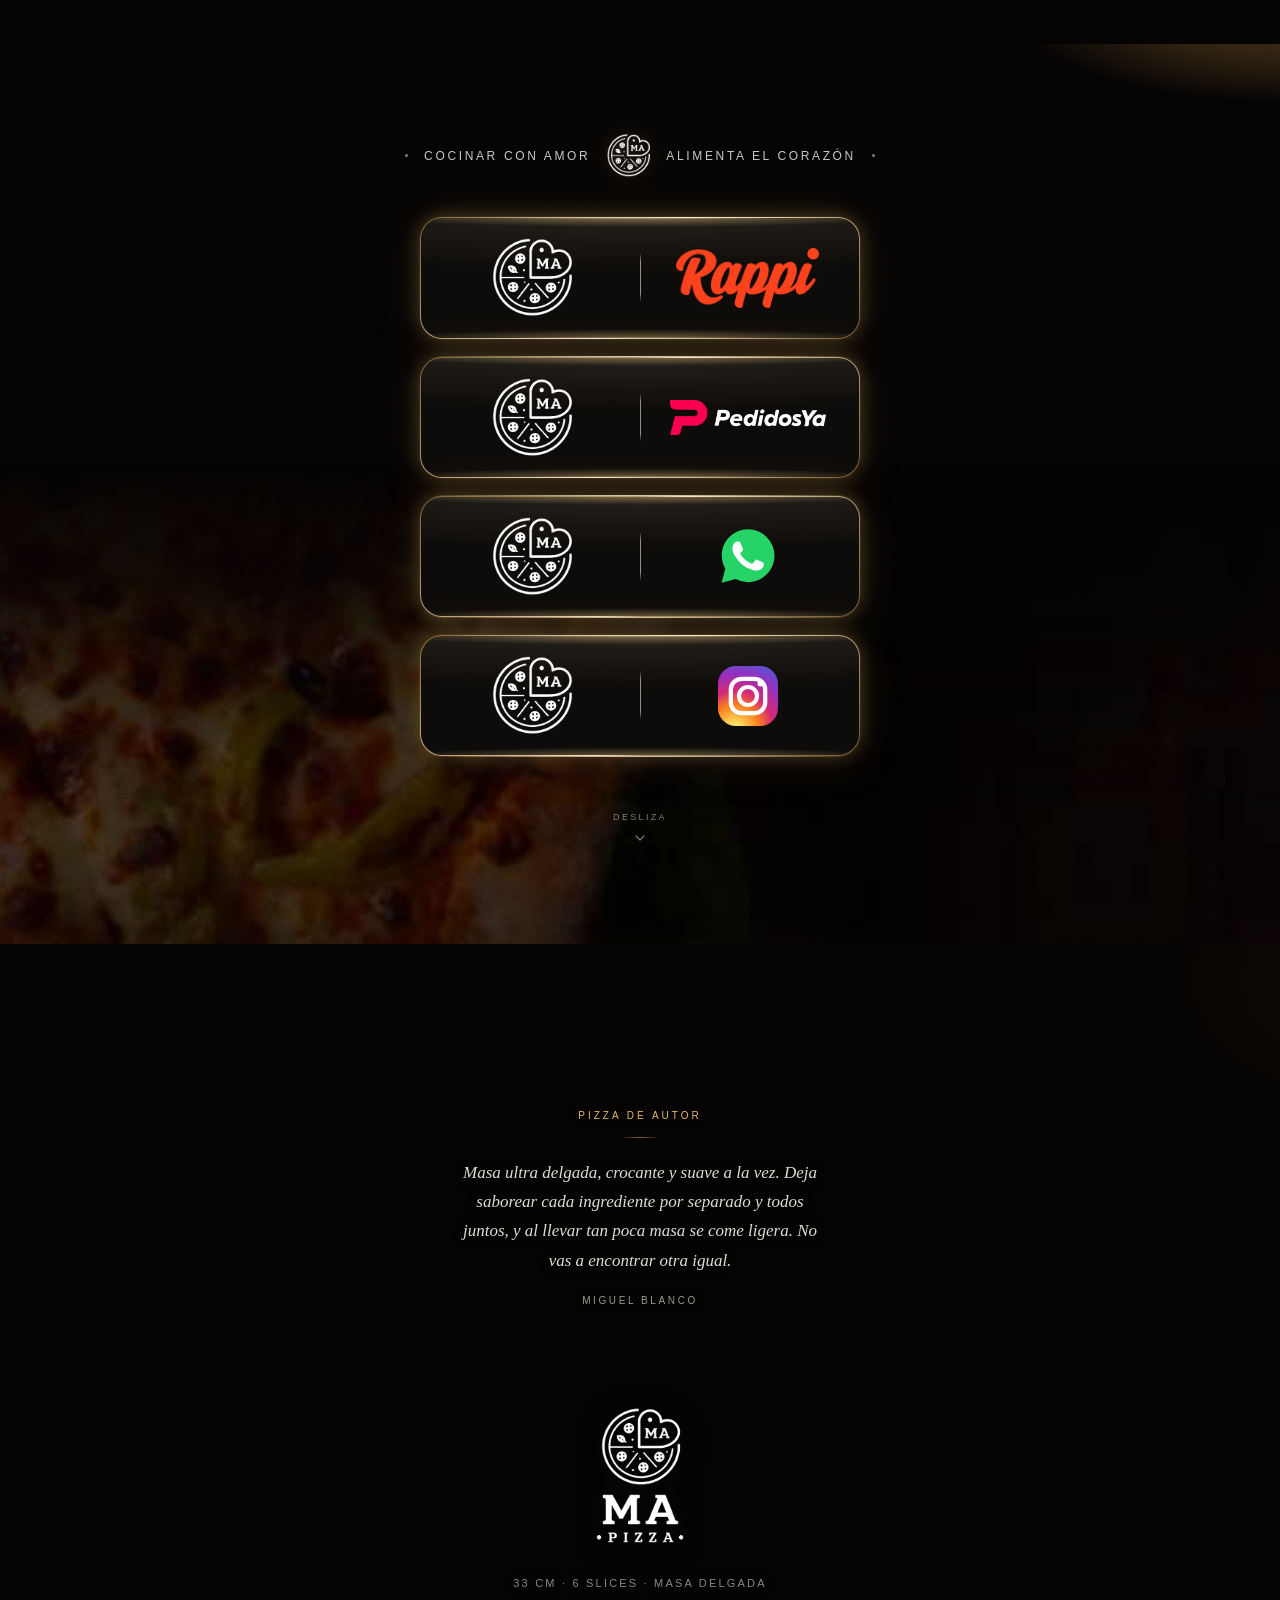
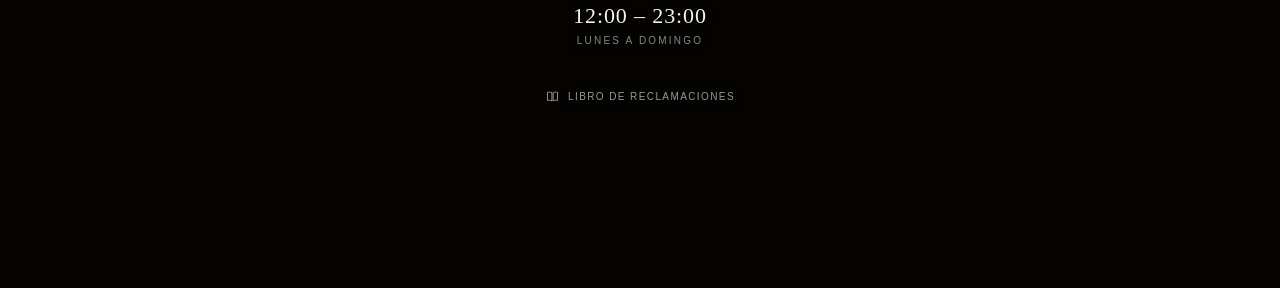
==== commit 4fb21cbe: "Hacer que la pizza se vea De la pizza no quedaba nada que mirar, y era acumulativo: oscurecer el ori" ====
--- a/index.html
+++ b/index.html
@@ -36,7 +36,7 @@
   /* Foto del horno. Para cambiarla:
        python3 herramientas/incrustar-foto.py <ruta-de-la-foto.jpg>
      que la recorta, la oscurece, la comprime y la reincrusta aquí. */
-  --foto-horno: url("[data-uri]");
+  --foto-horno: url("[data-uri]");
 
   --ma-marca:  url("[data-uri]");
   --ma-firma:  url("[data-uri]");
@@ -144,25 +144,25 @@
   height: 100%;
   object-fit: cover;
   object-position: 50% 64%;
-  opacity: 0.5;
+  opacity: 0.88;
   -webkit-mask-image: linear-gradient(
       to bottom,
       transparent      0%,
-      transparent     56%,
-      rgba(0,0,0,0.14) 70%,
-      rgba(0,0,0,0.62) 82%,
-      rgba(0,0,0,0.90) 90%,
-      rgba(0,0,0,0.78) 97%,
-      rgba(0,0,0,0.66) 100%);
+      transparent     46%,
+      rgba(0,0,0,0.16) 60%,
+      rgba(0,0,0,0.66) 74%,
+      rgba(0,0,0,0.96) 86%,
+      rgba(0,0,0,1)    94%,
+      rgba(0,0,0,0.92) 100%);
           mask-image: linear-gradient(
       to bottom,
       transparent      0%,
-      transparent     56%,
-      rgba(0,0,0,0.14) 70%,
-      rgba(0,0,0,0.62) 82%,
-      rgba(0,0,0,0.90) 90%,
-      rgba(0,0,0,0.78) 97%,
-      rgba(0,0,0,0.66) 100%);
+      transparent     46%,
+      rgba(0,0,0,0.16) 60%,
+      rgba(0,0,0,0.66) 74%,
+      rgba(0,0,0,0.96) 86%,
+      rgba(0,0,0,1)    94%,
+      rgba(0,0,0,0.92) 100%);
   animation: acercar 58s ease-in-out infinite alternate;
   will-change: transform;
 }
@@ -180,7 +180,7 @@
   content: '';
   position: absolute;
   inset: 0;
-  background: radial-gradient(78% 40% at 50% 84%, rgba(5, 4, 3, 0.7), transparent 78%);
+  background: linear-gradient(to top, rgba(5, 4, 3, 0.55), rgba(5, 4, 3, 0.2) 26%, transparent 46%);
 }
 
 /* Grano de piedra. feTurbulence en línea: ~200 bytes por una textura
@@ -551,6 +551,7 @@
 
 .relato .rotulo {
   margin: 0;
+  text-shadow: 0 1px 10px rgba(5, 4, 3, 0.9);
   font-size: clamp(0.5625rem, 2.4vw, 0.625rem);
   letter-spacing: 0.3em;
   text-transform: uppercase;
@@ -568,6 +569,7 @@
 
 .relato .cita {
   margin: 0;
+  text-shadow: 0 1px 12px rgba(5, 4, 3, 0.9), 0 1px 3px rgba(5, 4, 3, 0.8);
   font-family: var(--serif);
   font-style: italic;
   font-size: clamp(0.9375rem, 4vw, 1.0625rem);
@@ -580,6 +582,7 @@
 
 .relato .firma {
   margin: 1.25rem 0 0;
+  text-shadow: 0 1px 10px rgba(5, 4, 3, 0.9);
   font-size: clamp(0.5625rem, 2.4vw, 0.625rem);
   letter-spacing: 0.26em;
   text-transform: uppercase;
@@ -589,6 +592,9 @@
 /* ================================ horario ================================ */
 
 .pie {
+  /* La sombra hace el trabajo que antes hacía apagar la foto: el texto se
+     lee sobre la pizza en vez de obligarla a desaparecer. */
+  text-shadow: 0 1px 12px rgba(5, 4, 3, 0.92), 0 1px 3px rgba(5, 4, 3, 0.8);
   /* Este hueco no sobra: es lo que separa la voz de Miguel de la firma
      de la casa, y lo que hace que la vista se llene sola. */
   padding-top: clamp(3.5rem, 15vw, 6rem);
@@ -600,7 +606,7 @@
   aspect-ratio: 274 / 404;
   margin-inline: auto;
   background-image: var(--ma-firma);
-  filter: drop-shadow(0 2px 30px rgba(232, 184, 102, 0.22));
+  filter: drop-shadow(0 2px 14px rgba(5, 4, 3, 0.9));
 }
 
 .datos {
@@ -724,6 +730,13 @@
   .cintillo .punto { display: none; }
   .cintillo span { font-size: 0.5rem; letter-spacing: 0.18em; }
 }
+
+<style>
+.horno {
+  object-position: 30% 52%;
+  background-position: 30% 52%;
+}
+</style>
 </style>
 </head>
 
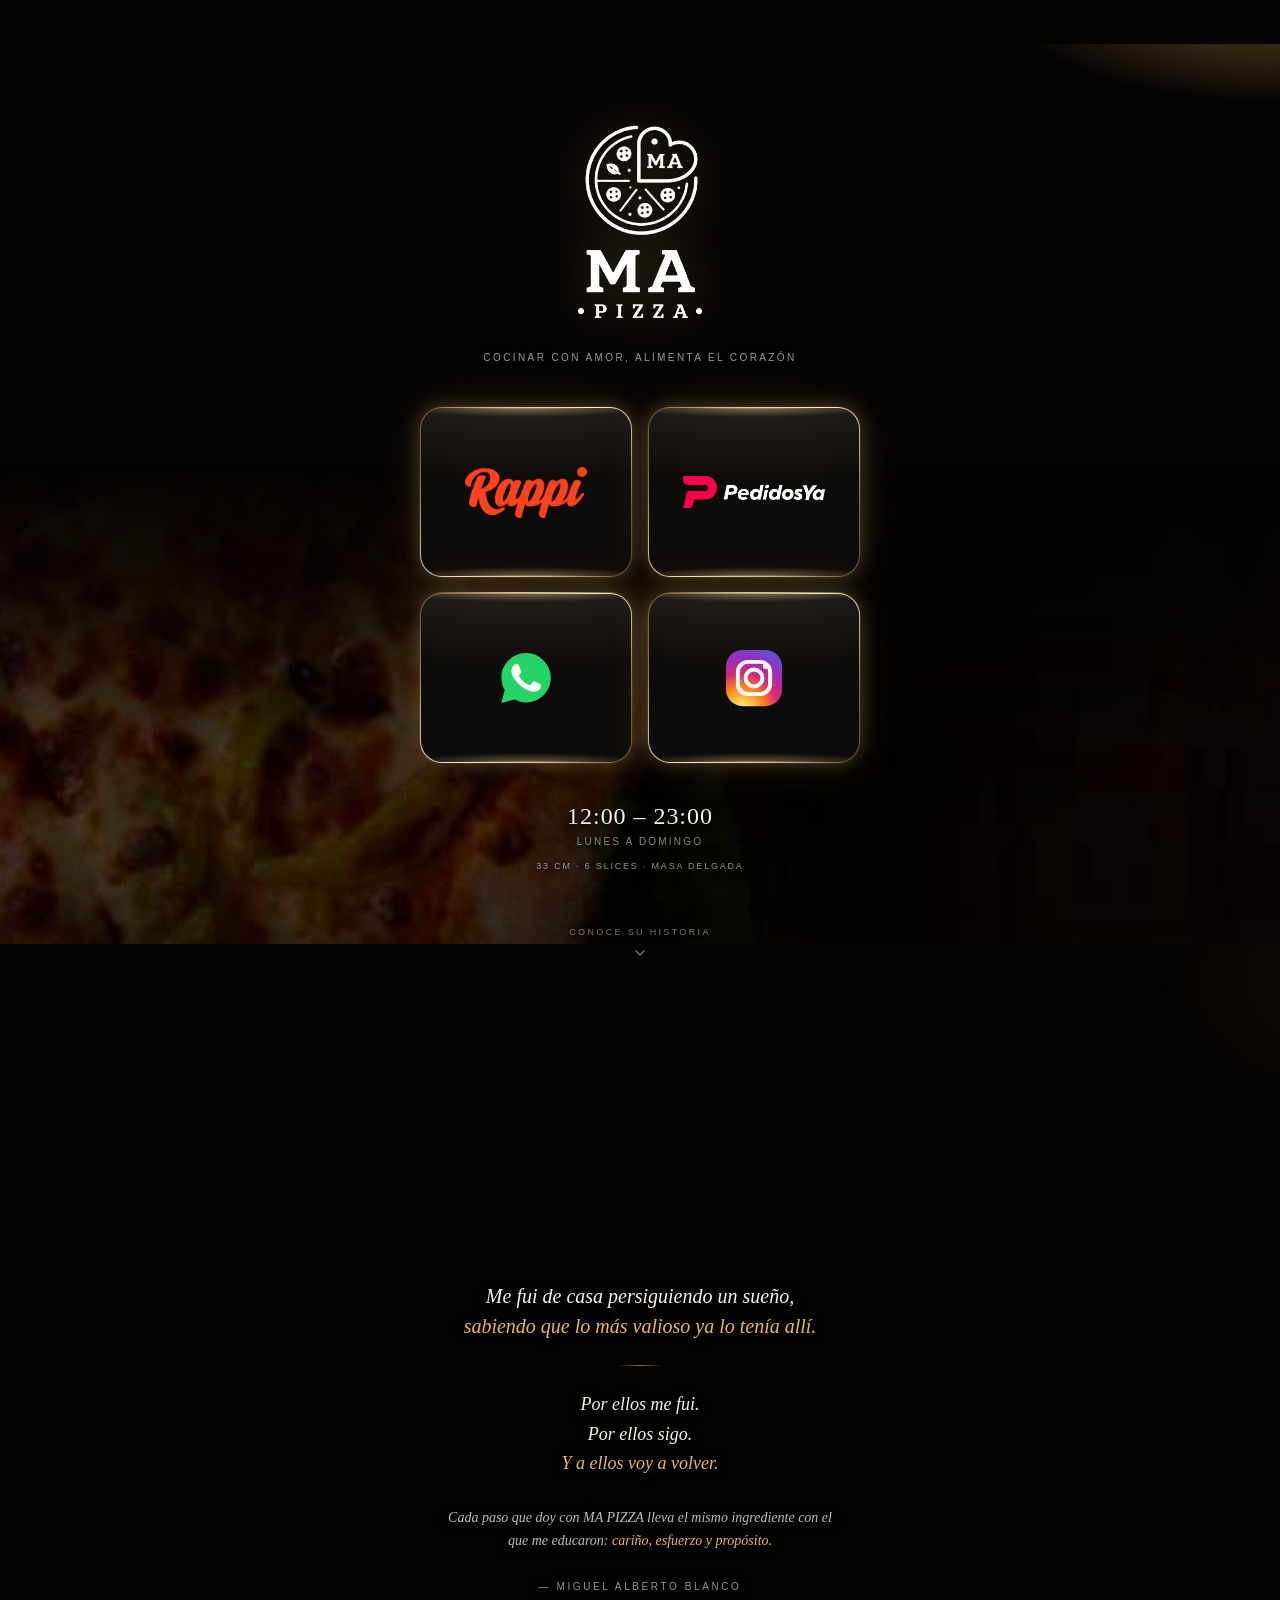
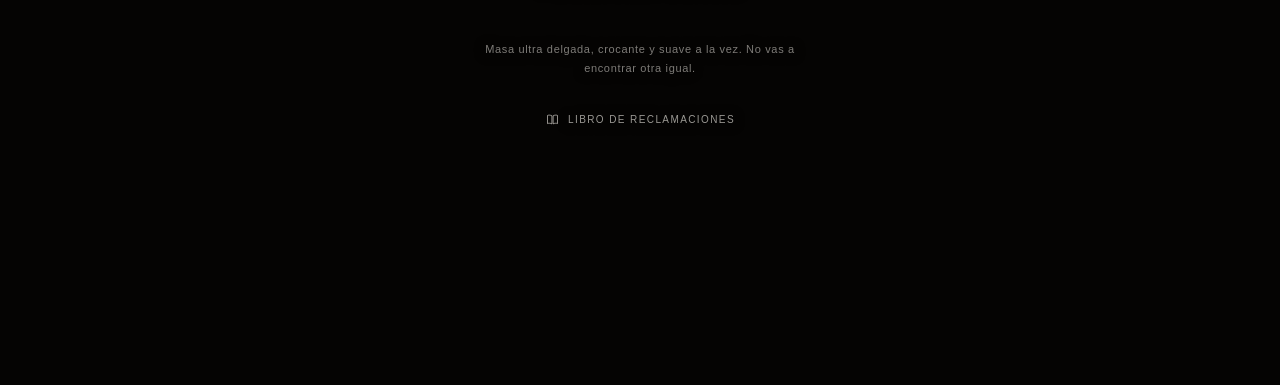
==== commit 66e988cf: "Reestructurar la primera vista y contar la historia en la segunda Sigue el boceto: la firma MA PIZZA" ====
--- a/index.html
+++ b/index.html
@@ -39,6 +39,7 @@
   --foto-horno: url("[data-uri]");
 
   --ma-marca:  url("[data-uri]");
+  --foto-familia: none;
   --ma-firma:  url("[data-uri]");
   --rappi:     url("[data-uri]");
   --pedidosya: url("[data-uri]");
@@ -56,7 +57,7 @@
   --sans:  -apple-system, BlinkMacSystemFont, 'Segoe UI', Roboto, 'Helvetica Neue', Arial, sans-serif;
 
   /* Alto de la tarjeta: manda en todo el ritmo vertical de la página. */
-  --alto-tarjeta: clamp(5.75rem, 21vw, 7.5rem);
+  --alto-tarjeta: clamp(5.25rem, 19vw, 6.75rem);
 
   color-scheme: dark;
 }
@@ -254,7 +255,7 @@
    primera, y poco abajo. Centrada a secas dejaba siglo y medio de negro
    bajo el último renglón, y al llegar al final parecía que la página se
    había quedado a medias. */
-.vista--relato {
+.vista--historia {
   /* Al fondo del panel, no centrado: 'center' reparte el sobrante mitad
      arriba y mitad abajo, y esa mitad de abajo era el negro del final.
      Aquí todo el aire se va arriba, que además es la separación entre
@@ -305,39 +306,30 @@
   }
 }
 
-/* =============================== cintillo ===============================
-   "COCINAR CON AMOR · MA · ALIMENTA EL CORAZÓN" de la referencia. */
-
-.cintillo {
-  display: flex;
-  align-items: center;
-  justify-content: center;
-  gap: clamp(0.5rem, 2.6vw, 1rem);
-  margin-bottom: clamp(1.5rem, 5.5vw, 2.5rem);
-}
-
-.cintillo span {
-  font-size: clamp(0.5625rem, 2.5vw, 0.75rem);
-  letter-spacing: 0.22em;
+/* =============================== cabecera ===============================
+   La firma preside la primera vista, como en el boceto. Al estar arriba,
+   los botones ya no necesitan repetir el logotipo en cada uno. */
+
+.cabecera {
+  text-align: center;
+  margin-bottom: clamp(1.75rem, 7vw, 2.75rem);
+}
+
+.cabecera .firma-alta {
+  width: clamp(6.5rem, 30vw, 9rem);
+  aspect-ratio: 274 / 404;
+  margin-inline: auto;
+  background-image: var(--ma-firma);
+  filter: drop-shadow(0 2px 26px rgba(232, 184, 102, 0.3));
+}
+
+.cabecera .lema {
+  margin: clamp(1rem, 4vw, 1.5rem) 0 0;
+  font-size: clamp(0.5rem, 2.3vw, 0.625rem);
+  letter-spacing: 0.24em;
   text-transform: uppercase;
-  color: rgba(247, 243, 236, 0.82);
-  white-space: nowrap;
-}
-
-.cintillo .punto {
-  width: 3px;
-  height: 3px;
-  border-radius: 50%;
-  background: rgba(247, 243, 236, 0.5);
-  flex: 0 0 auto;
-}
-
-.cintillo .sello {
-  width: clamp(2rem, 8vw, 2.75rem);
-  aspect-ratio: 217 / 215;
-  flex: 0 0 auto;
-  background-image: var(--ma-marca);
-  filter: drop-shadow(0 0 12px rgba(232, 184, 102, 0.35));
+  color: rgba(247, 243, 236, 0.62);
+  text-shadow: 0 1px 10px rgba(5, 4, 3, 0.9);
 }
 
 /* ================================ tarjetas ================================ */
@@ -346,15 +338,26 @@
   list-style: none;
   margin: 0;
   padding: 0;
+  /* Dos columnas, como el boceto. Cuatro botones en fila ocupaban toda la
+     pantalla de alto y no dejaban sitio ni al horario ni a la llamada. */
   display: grid;
-  gap: clamp(0.75rem, 3vw, 1.125rem);
-}
+  grid-template-columns: 1fr 1fr;
+  gap: clamp(0.625rem, 2.8vw, 1rem);
+}
+
+/* El aspect-ratio fija el alto preferido, pero el contenido puede
+   estirarlo: los logotipos de mapa de bits pedían más que los SVG y los
+   botones salían desiguales. Con la celda estirada y el botón al 100 %,
+   todos los de una fila miden lo que el más alto. */
+.enlaces > li { display: grid; }
+.tarjeta { height: 100%; }
 
 .tarjeta {
   --luz: 0.26;          /* intensidad del halo exterior en reposo */
   position: relative;
   display: block;
   min-height: var(--alto-tarjeta);
+  aspect-ratio: 5 / 4;
   border: 1.5px solid transparent;   /* el carril del degradado dorado */
   border-radius: clamp(16px, 4.5vw, 22px);
   text-decoration: none;
@@ -454,35 +457,13 @@
   position: relative;
   z-index: 2;
   height: 100%;
-  min-height: calc(var(--alto-tarjeta) - 3px);
-  display: grid;
-  grid-template-columns: minmax(0, 1fr) 1px minmax(0, 1fr);
-  align-items: center;
-  gap: clamp(0.75rem, 3.5vw, 1.5rem);
-  padding: clamp(0.75rem, 3vw, 1.25rem) clamp(0.875rem, 4vw, 1.75rem);
-}
-
-.celda {
-  min-width: 0;
   display: flex;
   align-items: center;
   justify-content: center;
-}
-
-.raya {
-  width: 1px;
-  height: 62%;
-  min-height: 2.5rem;
-  background: linear-gradient(
-    to bottom,
-    transparent,
-    rgba(247, 243, 236, 0.58) 18%,
-    rgba(247, 243, 236, 0.58) 82%,
-    transparent
-  );
-}
-
-.celda svg { display: block; max-width: 100%; height: auto; }
+  padding: clamp(0.75rem, 3.5vw, 1.25rem);
+}
+
+.cara svg { display: block; max-width: 100%; height: auto; }
 
 /* Cajas con background-image en vez de <img>: mismo resultado visual,
    una sola copia del archivo. Llevan role/aria-label para que el lector
@@ -497,22 +478,17 @@
 /* Cada logotipo pide su propio ancho para que todos pesen igual a la
    vista: el ojo compara manchas de tinta, no cajas. El aspect-ratio
    reserva el alto antes de que pinte la imagen, así nada salta. */
-.logo-ma {
-  width: clamp(3.5rem, 15vw, 5rem);
-  aspect-ratio: 217 / 215;
-  background-image: var(--ma-marca);
-}
 .logo-rappi {
-  width: clamp(6rem, 27vw, 9rem);
+  width: min(72%, 9rem);
   aspect-ratio: 620 / 260;
   background-image: var(--rappi);
 }
 .logo-pedidosya {
-  width: clamp(6.5rem, 29vw, 9.75rem);
+  width: min(84%, 10.5rem);
   aspect-ratio: 560 / 126;
   background-image: var(--pedidosya);
 }
-.logo-icono { width: clamp(2.75rem, 12vw, 4rem); height: auto; }
+.logo-icono { width: min(40%, 3.75rem); height: auto; }
 
 /* ------------------------ estados: dedo y ratón ------------------------ */
 
@@ -530,8 +506,8 @@
     --luz: 0.58;
   }
   .tarjeta:hover::before { opacity: 1; }
-  .tarjeta:hover .logo-ma { transform: scale(1.04); }
-  .celda .bmp { transition: transform 0.3s cubic-bezier(0.16, 1, 0.3, 1); }
+  .tarjeta:hover .bmp, .tarjeta:hover .logo-icono { transform: scale(1.05); }
+  .cara .bmp, .cara svg { transition: transform 0.3s cubic-bezier(0.16, 1, 0.3, 1); }
 }
 
 .tarjeta:focus-visible {
@@ -539,101 +515,132 @@
   outline-offset: 4px;
 }
 
-/* ================================ relato ================================
-   Lo que se encuentra al bajar. Antes ahí solo había negro: en el móvil,
-   al plegarse la barra del navegador, quedaban cien píxeles de nada. */
-
-.relato {
-  max-width: 23rem;
-  margin-inline: auto;
+/* ================================ horario ================================
+   En la primera vista, bajo los botones: es lo segundo que se mira
+   después de decidir por dónde pedir. */
+
+.horario {
+  margin-top: clamp(1.75rem, 7vw, 2.5rem);
   text-align: center;
-}
-
-.relato .rotulo {
+  text-shadow: 0 1px 12px rgba(5, 4, 3, 0.92), 0 1px 3px rgba(5, 4, 3, 0.8);
+}
+
+.horario .rango {
   margin: 0;
-  text-shadow: 0 1px 10px rgba(5, 4, 3, 0.9);
-  font-size: clamp(0.5625rem, 2.4vw, 0.625rem);
-  letter-spacing: 0.3em;
-  text-transform: uppercase;
-  color: var(--oro);
-}
-
-.relato .filete {
-  width: 2.5rem;
-  height: 1px;
-  margin: 1rem auto 1.25rem;
-  border: 0;
-  background: linear-gradient(to right, transparent, var(--oro), transparent);
-  opacity: 0.55;
-}
-
-.relato .cita {
-  margin: 0;
-  text-shadow: 0 1px 12px rgba(5, 4, 3, 0.9), 0 1px 3px rgba(5, 4, 3, 0.8);
   font-family: var(--serif);
-  font-style: italic;
-  font-size: clamp(0.9375rem, 4vw, 1.0625rem);
-  line-height: 1.72;
-  /* Casi blanco: este texto cae sobre la parte más clara de la foto y
-     con el gris de apoyo se perdía. */
-  color: rgba(247, 243, 236, 0.9);
-  text-wrap: pretty;
-}
-
-.relato .firma {
-  margin: 1.25rem 0 0;
-  text-shadow: 0 1px 10px rgba(5, 4, 3, 0.9);
-  font-size: clamp(0.5625rem, 2.4vw, 0.625rem);
-  letter-spacing: 0.26em;
-  text-transform: uppercase;
-  color: rgba(247, 243, 236, 0.62);
-}
-
-/* ================================ horario ================================ */
-
-.pie {
-  /* La sombra hace el trabajo que antes hacía apagar la foto: el texto se
-     lee sobre la pizza en vez de obligarla a desaparecer. */
-  text-shadow: 0 1px 12px rgba(5, 4, 3, 0.92), 0 1px 3px rgba(5, 4, 3, 0.8);
-  /* Este hueco no sobra: es lo que separa la voz de Miguel de la firma
-     de la casa, y lo que hace que la vista se llene sola. */
-  padding-top: clamp(3.5rem, 15vw, 6rem);
-  text-align: center;
-}
-
-.marca {
-  width: clamp(6.25rem, 27vw, 8.25rem);
-  aspect-ratio: 274 / 404;
-  margin-inline: auto;
-  background-image: var(--ma-firma);
-  filter: drop-shadow(0 2px 14px rgba(5, 4, 3, 0.9));
-}
-
-.datos {
-  margin: clamp(1.25rem, 5vw, 1.75rem) 0 0;
-  font-size: clamp(0.625rem, 2.6vw, 0.6875rem);
-  letter-spacing: 0.2em;
-  text-transform: uppercase;
-  color: var(--tenue);
-}
-
-.horario {
-  margin: 0.85rem 0 0;
-  font-family: var(--serif);
-  font-size: clamp(1.125rem, 5vw, 1.375rem);
+  font-size: clamp(1.25rem, 5.5vw, 1.5rem);
   letter-spacing: 0.04em;
   font-variant-numeric: tabular-nums;
   color: var(--hueso);
 }
 
 .horario .dias {
-  display: block;
-  margin-top: 0.4rem;
-  font-family: var(--sans);
+  margin: 0.4rem 0 0;
   font-size: clamp(0.5625rem, 2.4vw, 0.625rem);
   letter-spacing: 0.22em;
   text-transform: uppercase;
   color: var(--tenue);
+}
+
+.horario .datos {
+  margin: 0.9rem 0 0;
+  font-size: clamp(0.5rem, 2.2vw, 0.5625rem);
+  letter-spacing: 0.2em;
+  text-transform: uppercase;
+  /* 0.42 daba 3.75:1 aquí: esta línea cayó sobre la franja de pizza, que
+     ahora es más clara que cuando se eligió el tono. */
+  color: rgba(247, 243, 236, 0.6);
+}
+
+/* ================================ historia ================================
+   La segunda vista: el retrato, la voz de Miguel y la firma. */
+
+.retrato {
+  margin: 0 calc(-1 * clamp(1rem, 4.5vw, 1.75rem)) clamp(1.75rem, 7vw, 2.75rem);
+  aspect-ratio: 1 / 1;
+  background-image: var(--foto-familia);
+  background-size: cover;
+  background-position: 50% 22%;
+  /* Una sola capa de máscara. Cruzar dos con mask-composite se comporta
+     distinto en cada navegador, y para un fundido a negro basta con el
+     vertical: el retrato nace del mismo negro en el que está escrita la
+     historia. */
+  -webkit-mask-image: linear-gradient(to bottom, #000 0%, #000 44%, rgba(0,0,0,0.5) 74%, transparent 98%);
+          mask-image: linear-gradient(to bottom, #000 0%, #000 44%, rgba(0,0,0,0.5) 74%, transparent 98%);
+}
+
+.historia {
+  max-width: 24rem;
+  margin-inline: auto;
+  text-align: center;
+  text-shadow: 0 1px 14px rgba(5, 4, 3, 0.95), 0 1px 3px rgba(5, 4, 3, 0.85);
+}
+
+.historia .voz {
+  margin: 0;
+  font-family: var(--serif);
+  font-style: italic;
+  font-size: clamp(1.0625rem, 4.6vw, 1.25rem);
+  line-height: 1.5;
+  color: var(--hueso);
+  text-wrap: balance;
+}
+
+.historia .voz--coro {
+  font-size: clamp(0.9375rem, 4.1vw, 1.125rem);
+  line-height: 1.62;
+}
+
+/* El dorado marca el giro de cada idea. Es el mismo recurso de la
+   referencia del cliente y lo que evita que el bloque se lea como un
+   muro de cursiva. */
+.historia em {
+  font-style: inherit;
+  color: var(--oro);
+}
+
+.historia .filete {
+  width: 2.75rem;
+  height: 1px;
+  margin: clamp(1.1rem, 4.5vw, 1.5rem) auto;
+  border: 0;
+  background: linear-gradient(to right, transparent, var(--oro), transparent);
+  opacity: 0.6;
+}
+
+.historia .apunte {
+  margin: clamp(1.25rem, 5vw, 1.75rem) 0 0;
+  font-family: var(--serif);
+  font-style: italic;
+  font-size: clamp(0.8125rem, 3.4vw, 0.875rem);
+  line-height: 1.68;
+  color: rgba(247, 243, 236, 0.78);
+  text-wrap: pretty;
+}
+
+.historia .firma {
+  margin: clamp(1.25rem, 5vw, 1.75rem) 0 0;
+  font-size: clamp(0.5625rem, 2.4vw, 0.625rem);
+  letter-spacing: 0.26em;
+  text-transform: uppercase;
+  color: rgba(247, 243, 236, 0.6);
+}
+
+/* ================================== pie ================================== */
+
+.pie {
+  margin-top: clamp(2rem, 8vw, 3rem);
+  text-align: center;
+  text-shadow: 0 1px 12px rgba(5, 4, 3, 0.92), 0 1px 3px rgba(5, 4, 3, 0.8);
+}
+
+.pie .cierre {
+  max-width: 22rem;
+  margin: 0 auto;
+  font-size: clamp(0.625rem, 2.7vw, 0.6875rem);
+  line-height: 1.7;
+  letter-spacing: 0.06em;
+  color: rgba(247, 243, 236, 0.5);
 }
 
 .reclamos {
@@ -642,7 +649,7 @@
   align-items: center;
   gap: 0.5rem;
   min-height: 2.75rem;
-  margin-top: clamp(1.25rem, 5vw, 1.75rem);
+  margin-top: clamp(0.75rem, 3vw, 1.25rem);
   padding-inline: 1rem;
   color: rgba(247, 243, 236, 0.62);
   text-decoration: none;
@@ -695,9 +702,8 @@
    crece es el aire alrededor y el tamaño de los logotipos. */
 
 @media (min-width: 48rem) {
-  :root { --alto-tarjeta: 7rem; }
+  :root { --alto-tarjeta: 6.5rem; }
   .envoltura { max-width: 31rem; padding-block: 2.75rem; }
-  .marca { width: 6.25rem; }
 }
 
 /* Móvil apaisado y pantallas bajas: nada de scroll innecesario. */
@@ -707,7 +713,14 @@
   html { scroll-snap-type: none; }
   .vista { min-height: 0; padding-block: 1.5rem; scroll-snap-align: none; }
   .senuelo { display: none; }
-  .envoltura { max-width: 27rem; }
+  .envoltura { max-width: 34rem; }
+  /* Apaisado: los cuatro botones en fila, que de ancho va sobrado. */
+  .enlaces { grid-template-columns: repeat(4, 1fr); }
+  .tarjeta { aspect-ratio: 4 / 3; }
+  .cabecera { margin-bottom: 1rem; }
+  .cabecera .firma-alta { width: 4.5rem; }
+  .horario { margin-top: 1rem; }
+  .retrato { aspect-ratio: 16 / 9; margin-bottom: 1rem; }
   .cintillo { margin-bottom: 1rem; }
   .cara { padding-block: 0.5rem; }
   .logo-ma        { width: 2.75rem; }
@@ -716,11 +729,12 @@
   .logo-icono     { width: 2.25rem; }
   .enlaces { gap: 0.625rem; }
   .pie { padding-top: 1rem; }
-  .marca { width: 4.25rem; }
-  .relato { max-width: 26rem; }
-  .relato .cita { font-size: 0.8125rem; line-height: 1.6; }
-  .relato .filete { margin: 0.6rem auto 0.75rem; }
-  .relato .firma { margin-top: 0.75rem; }
+  .historia { max-width: 30rem; }
+  .historia .voz { font-size: 1rem; line-height: 1.45; }
+  .historia .filete { margin: 0.75rem auto; }
+  .historia .apunte { margin-top: 0.9rem; }
+  .historia .firma { margin-top: 0.9rem; }
+  .pie { margin-top: 1.25rem; }
 }
 
 /* Teléfonos muy estrechos (iPhone SE): el cintillo se parte en dos. */
@@ -736,6 +750,9 @@
   object-position: 30% 52%;
   background-position: 30% 52%;
 }
+
+/* Sin retrato, la historia se cuenta sobre el negro y ya. */
+.retrato { display: none; }
 </style>
 </style>
 </head>
@@ -760,17 +777,14 @@
 <!-- ===================== VISTA 1 — dónde pedir ===================== -->
 <section class="vista vista--pedidos">
 
-  <!-- =============================== cintillo =============================== -->
-  <header class="cintillo entra" style="--d:60ms">
-    <span class="punto"></span>
-    <span>Cocinar con amor</span>
-    <i class="bmp sello" aria-hidden="true"></i>
-    <span>Alimenta el corazón</span>
-    <span class="punto"></span>
+  <!-- =============================== cabecera =============================== -->
+  <header class="cabecera entra" style="--d:60ms">
+    <i class="bmp firma-alta" role="img" aria-label="MA PIZZA"></i>
+    <p class="lema">Cocinar con amor, alimenta el corazón</p>
   </header>
 
   <!-- ================================================================
-       ENLACES — aquí se cambian las URLs de cada tarjeta.
+       ENLACES — aquí se cambian las URLs de cada botón.
        WhatsApp usa el formato https://wa.me/51XXXXXXXXX (sin + ni espacios).
        ================================================================ -->
   <ul class="enlaces">
@@ -781,82 +795,73 @@
          target="_blank" rel="noopener noreferrer"
          aria-label="Pedir MA Pizza por Rappi">
         <span class="destello"></span>
-        <span class="cara">
-          <span class="celda"><i class="bmp logo-ma" role="img" aria-label="MA Pizza"></i></span>
-          <span class="raya"></span>
-          <span class="celda"><i class="bmp logo-rappi" role="img" aria-label="Rappi"></i></span>
-        </span>
+        <span class="cara"><i class="bmp logo-rappi" role="img" aria-label="Rappi"></i></span>
       </a>
     </li>
 
-    <li class="entra" style="--d:290ms">
+    <li class="entra" style="--d:260ms">
       <a class="tarjeta" style="--fase:-2.2s"
          href="https://www.pedidosya.com.pe/restaurantes/lima/ma-pizza-surquillo-85785ef5-3ee0-4264-8570-6dda9b44dc6e-menu"
          target="_blank" rel="noopener noreferrer"
          aria-label="Pedir MA Pizza por PedidosYa">
         <span class="destello"></span>
-        <span class="cara">
-          <span class="celda"><i class="bmp logo-ma" role="img" aria-label="MA Pizza"></i></span>
-          <span class="raya"></span>
-          <span class="celda"><i class="bmp logo-pedidosya" role="img" aria-label="PedidosYa"></i></span>
-        </span>
+        <span class="cara"><i class="bmp logo-pedidosya" role="img" aria-label="PedidosYa"></i></span>
       </a>
     </li>
 
-    <li class="entra" style="--d:380ms">
+    <li class="entra" style="--d:320ms">
       <a class="tarjeta" style="--fase:-4.4s"
          href="https://wa.me/51982000004"
          target="_blank" rel="noopener noreferrer"
          aria-label="Pedir MA Pizza por WhatsApp">
         <span class="destello"></span>
         <span class="cara">
-          <span class="celda"><i class="bmp logo-ma" role="img" aria-label="MA Pizza"></i></span>
-          <span class="raya"></span>
-          <span class="celda">
-            <svg class="logo-icono" viewBox="0 0 24 24" role="img" aria-label="WhatsApp">
-              <path fill="#25D366" d="M12.04 2C6.6 2 2.17 6.43 2.17 11.87c0 1.74.46 3.44 1.32 4.94L2.09 22l5.32-1.38a9.85 9.85 0 0 0 4.63 1.18h.01c5.44 0 9.87-4.43 9.87-9.87a9.8 9.8 0 0 0-2.89-6.98A9.8 9.8 0 0 0 12.04 2Z"/>
-              <path fill="#fff" d="M17.4 14.36c-.29-.15-1.72-.85-1.99-.94-.27-.1-.46-.15-.66.15-.19.29-.75.94-.92 1.13-.17.2-.34.22-.63.08-.29-.15-1.23-.46-2.35-1.45-.87-.77-1.45-1.73-1.62-2.02-.17-.29-.02-.45.13-.6.13-.13.29-.34.44-.51.15-.17.19-.29.29-.49.1-.19.05-.36-.02-.51-.07-.15-.66-1.58-.9-2.17-.24-.57-.48-.49-.66-.5h-.56c-.19 0-.51.07-.77.36-.27.29-1.01 1-1.01 2.43s1.04 2.82 1.18 3.01c.15.2 2.04 3.12 4.95 4.37.69.3 1.23.48 1.65.61.69.22 1.33.19 1.83.12.56-.09 1.72-.7 1.96-1.38.24-.68.24-1.27.17-1.39-.07-.12-.26-.19-.55-.34Z"/>
-            </svg>
-          </span>
+          <svg class="logo-icono" viewBox="0 0 24 24" role="img" aria-label="WhatsApp">
+            <path fill="#25D366" d="M12.04 2C6.6 2 2.17 6.43 2.17 11.87c0 1.74.46 3.44 1.32 4.94L2.09 22l5.32-1.38a9.85 9.85 0 0 0 4.63 1.18h.01c5.44 0 9.87-4.43 9.87-9.87a9.8 9.8 0 0 0-2.89-6.98A9.8 9.8 0 0 0 12.04 2Z"/>
+            <path fill="#fff" d="M17.4 14.36c-.29-.15-1.72-.85-1.99-.94-.27-.1-.46-.15-.66.15-.19.29-.75.94-.92 1.13-.17.2-.34.22-.63.08-.29-.15-1.23-.46-2.35-1.45-.87-.77-1.45-1.73-1.62-2.02-.17-.29-.02-.45.13-.6.13-.13.29-.34.44-.51.15-.17.19-.29.29-.49.1-.19.05-.36-.02-.51-.07-.15-.66-1.58-.9-2.17-.24-.57-.48-.49-.66-.5h-.56c-.19 0-.51.07-.77.36-.27.29-1.01 1-1.01 2.43s1.04 2.82 1.18 3.01c.15.2 2.04 3.12 4.95 4.37.69.3 1.23.48 1.65.61.69.22 1.33.19 1.83.12.56-.09 1.72-.7 1.96-1.38.24-.68.24-1.27.17-1.39-.07-.12-.26-.19-.55-.34Z"/>
+          </svg>
         </span>
       </a>
     </li>
 
-    <li class="entra" style="--d:470ms">
+    <li class="entra" style="--d:380ms">
       <a class="tarjeta" style="--fase:-6.6s"
          href="https://www.instagram.com/mapizza.pe/"
          target="_blank" rel="noopener noreferrer"
          aria-label="MA Pizza en Instagram">
         <span class="destello"></span>
         <span class="cara">
-          <span class="celda"><i class="bmp logo-ma" role="img" aria-label="MA Pizza"></i></span>
-          <span class="raya"></span>
-          <span class="celda">
-            <svg class="logo-icono" viewBox="0 0 32 32" role="img" aria-label="Instagram">
-              <defs>
-                <radialGradient id="ig" cx="0.28" cy="1.06" r="1.22">
-                  <stop offset="0"    stop-color="#fdf497"/>
-                  <stop offset="0.10" stop-color="#fdd85d"/>
-                  <stop offset="0.34" stop-color="#fa7e1e"/>
-                  <stop offset="0.53" stop-color="#d62976"/>
-                  <stop offset="0.76" stop-color="#962fbf"/>
-                  <stop offset="1"    stop-color="#4f5bd5"/>
-                </radialGradient>
-              </defs>
-              <rect x="1" y="1" width="30" height="30" rx="9" fill="url(#ig)"/>
-              <rect x="7.4" y="7.4" width="17.2" height="17.2" rx="5.4" fill="none" stroke="#fff" stroke-width="2.1"/>
-              <circle cx="16" cy="16" r="4.5" fill="none" stroke="#fff" stroke-width="2.1"/>
-              <circle cx="22.1" cy="9.9" r="1.35" fill="#fff"/>
-            </svg>
-          </span>
+          <svg class="logo-icono" viewBox="0 0 32 32" role="img" aria-label="Instagram">
+            <defs>
+              <radialGradient id="ig" cx="0.28" cy="1.06" r="1.22">
+                <stop offset="0"    stop-color="#fdf497"/>
+                <stop offset="0.10" stop-color="#fdd85d"/>
+                <stop offset="0.34" stop-color="#fa7e1e"/>
+                <stop offset="0.53" stop-color="#d62976"/>
+                <stop offset="0.76" stop-color="#962fbf"/>
+                <stop offset="1"    stop-color="#4f5bd5"/>
+              </radialGradient>
+            </defs>
+            <rect x="1" y="1" width="30" height="30" rx="9" fill="url(#ig)"/>
+            <rect x="7.4" y="7.4" width="17.2" height="17.2" rx="5.4" fill="none" stroke="#fff" stroke-width="2.1"/>
+            <circle cx="16" cy="16" r="4.5" fill="none" stroke="#fff" stroke-width="2.1"/>
+            <circle cx="22.1" cy="9.9" r="1.35" fill="#fff"/>
+          </svg>
         </span>
       </a>
     </li>
 
   </ul>
 
-  <a class="senuelo entra" href="#relato" style="--d:620ms">
-    <span>Desliza</span>
+  <!-- HORARIO — cambiar aquí si varía la atención. -->
+  <div class="horario entra" style="--d:460ms">
+    <p class="rango">12:00 – 23:00</p>
+    <p class="dias">Lunes a domingo</p>
+    <p class="datos">33 cm · 6 slices · masa delgada</p>
+  </div>
+
+  <a class="senuelo entra" href="#historia" style="--d:540ms">
+    <span>Conoce su historia</span>
     <svg viewBox="0 0 24 24" fill="none" stroke="currentColor" stroke-width="1.8"
          stroke-linecap="round" stroke-linejoin="round" aria-hidden="true">
       <path d="m6 9 6 6 6-6" />
@@ -865,45 +870,50 @@
 
 </section>
 
-<!-- ===================== VISTA 2 — quién la hace ===================== -->
-<section class="vista vista--relato" id="relato">
+<!-- ===================== VISTA 2 — su historia ===================== -->
+<section class="vista vista--historia" id="historia">
+
+  <i class="retrato asoma" role="img"
+     aria-label="Miguel Alberto Blanco con su familia"></i>
 
   <!-- ================================================================
-       RELATO — el texto de marca. Tres frases como mucho: aquí abajo se
-       lee de paso, no se estudia.
+       HISTORIA — el texto de Miguel. Lo que va en <em> sale en dorado.
        ================================================================ -->
-  <div class="relato asoma">
-    <p class="rotulo">Pizza de autor</p>
+  <div class="historia asoma" style="--d:120ms">
+    <p class="voz">
+      Me fui de casa persiguiendo un sueño,
+      <em>sabiendo que lo más valioso ya lo tenía allí.</em>
+    </p>
+
     <hr class="filete" />
-    <p class="cita">
-      Masa ultra delgada, crocante y suave a la vez. Deja saborear cada
-      ingrediente por separado y todos juntos, y al llevar tan poca masa
-      se come ligera. No vas a encontrar otra igual.
+
+    <p class="voz voz--coro">
+      Por ellos me fui.<br />
+      Por ellos sigo.<br />
+      <em>Y a ellos voy a volver.</em>
     </p>
-    <p class="firma">Miguel Blanco</p>
+
+    <p class="apunte">
+      Cada paso que doy con MA PIZZA lleva el mismo ingrediente con el que me
+      educaron: <em>cariño, esfuerzo y propósito.</em>
+    </p>
+
+    <p class="firma">— Miguel Alberto Blanco</p>
   </div>
 
-  <!-- ================================ pie ================================ -->
-  <footer class="pie">
-    <i class="bmp marca asoma" role="img" aria-label="MA PIZZA" style="--d:120ms"></i>
-
-    <div class="asoma" style="--d:220ms">
-      <!-- HORARIO — cambiar aquí si varía la atención. -->
-      <p class="datos">33 cm · 6 slices · masa delgada</p>
-      <p class="horario">
-        12:00 – 23:00
-        <span class="dias">Lunes a domingo</span>
-      </p>
-
-      <!-- RECLAMACIONES — reemplazar el href por la URL del libro virtual. -->
-      <a class="reclamos" href="#" rel="noopener">
-        <svg viewBox="0 0 24 24" fill="none" aria-hidden="true">
-          <path d="M4 5.5C6.2 4.7 8.5 4.8 11 6v13c-2.5-1.2-4.8-1.3-7-.5v-13Z" stroke="currentColor" stroke-width="1.5"/>
-          <path d="M20 5.5c-2.2-.8-4.5-.7-7 .5v13c2.5-1.2 4.8-1.3 7-.5v-13Z" stroke="currentColor" stroke-width="1.5"/>
-        </svg>
-        Libro de reclamaciones
-      </a>
-    </div>
+  <footer class="pie asoma" style="--d:240ms">
+    <p class="cierre">
+      Masa ultra delgada, crocante y suave a la vez. No vas a encontrar otra igual.
+    </p>
+
+    <!-- RECLAMACIONES — reemplazar el href por la URL del libro virtual. -->
+    <a class="reclamos" href="#" rel="noopener">
+      <svg viewBox="0 0 24 24" fill="none" aria-hidden="true">
+        <path d="M4 5.5C6.2 4.7 8.5 4.8 11 6v13c-2.5-1.2-4.8-1.3-7-.5v-13Z" stroke="currentColor" stroke-width="1.5"/>
+        <path d="M20 5.5c-2.2-.8-4.5-.7-7 .5v13c2.5-1.2 4.8-1.3 7-.5v-13Z" stroke="currentColor" stroke-width="1.5"/>
+      </svg>
+      Libro de reclamaciones
+    </a>
   </footer>
 
 </section>
@@ -966,7 +976,11 @@
         vigia.unobserve(entradas[k].target);
       }
     }
-  }, { rootMargin: '0px 0px -12% 0px' });
+  /* Sin margen negativo abajo. Con -12 % el navegador encoge la zona de
+     detección, y un bloque pegado al final del documento —el pie— nunca
+     llegaba a entrar en ella: se quedaba invisible para siempre por mucho
+     que bajaras. */
+  }, { threshold: 0 });
 
   for (i = 0; i < piezas.length; i++) { vigia.observe(piezas[i]); }
 })();
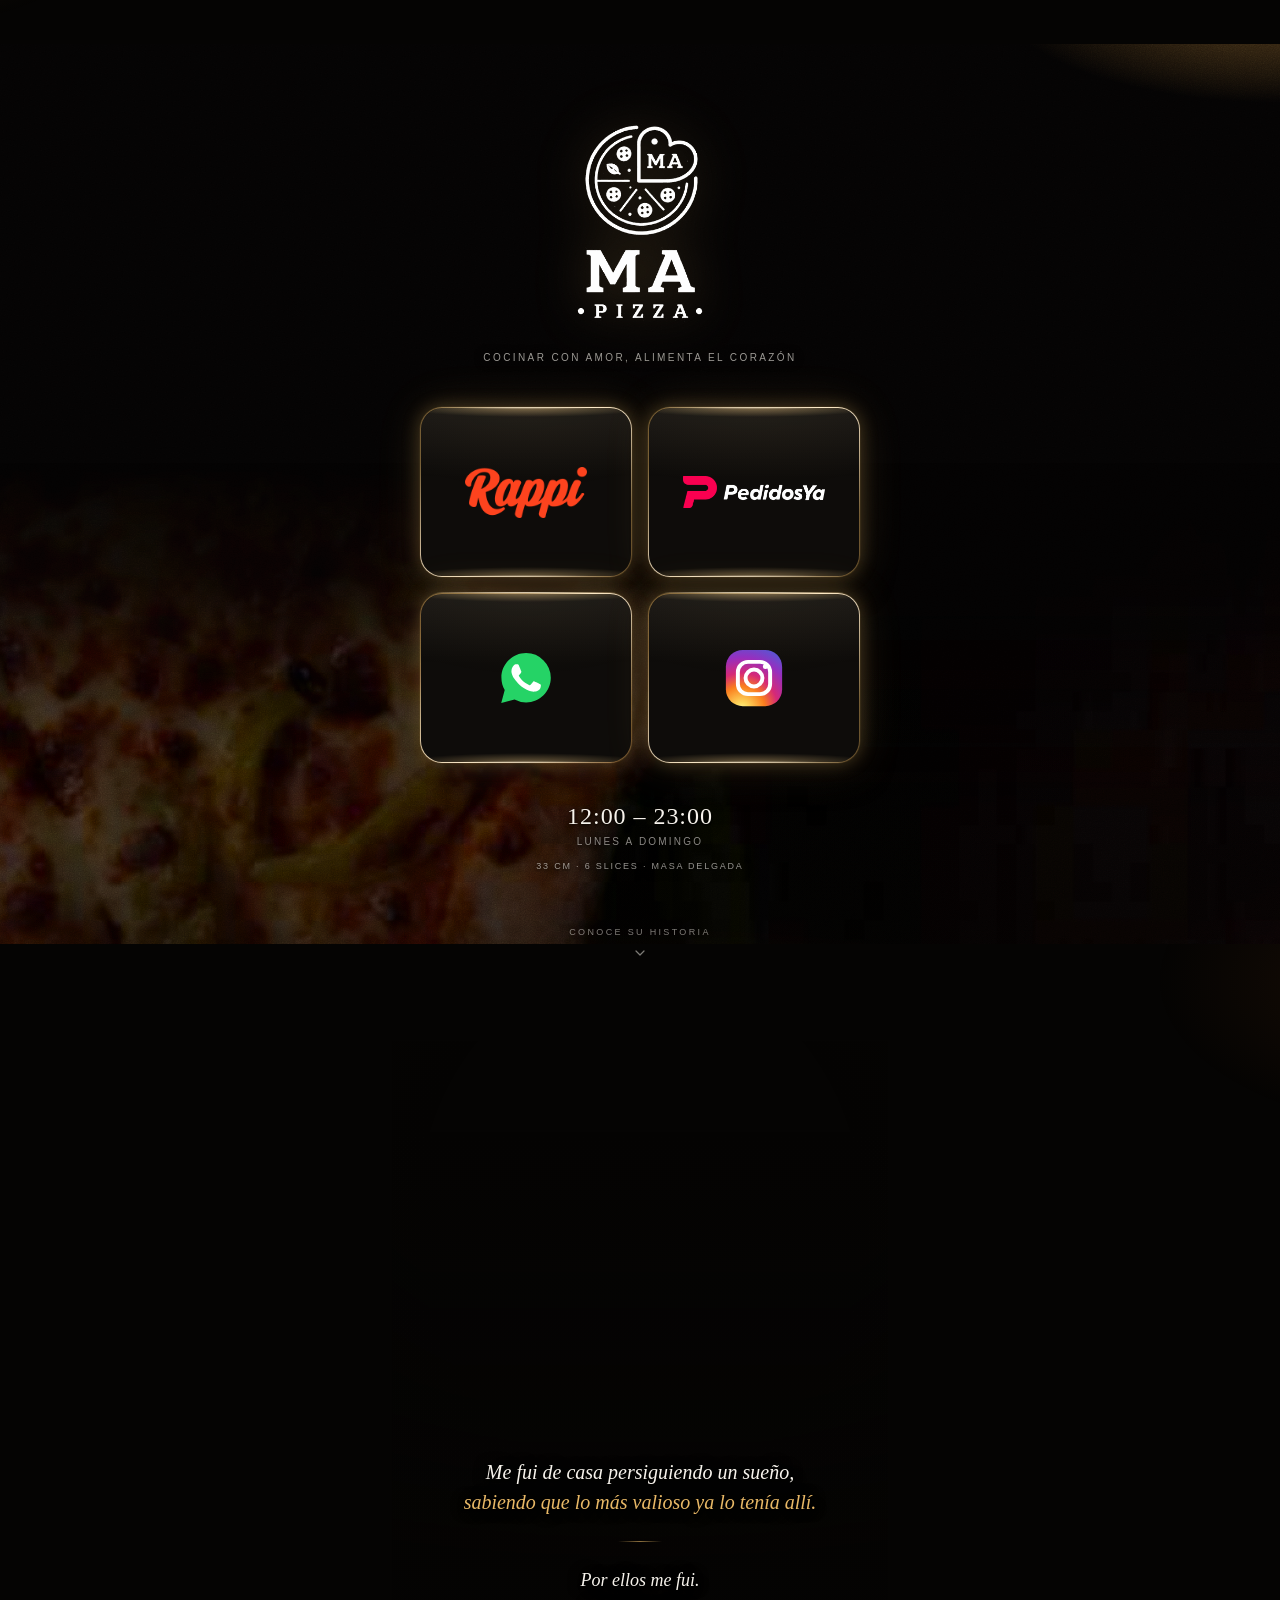
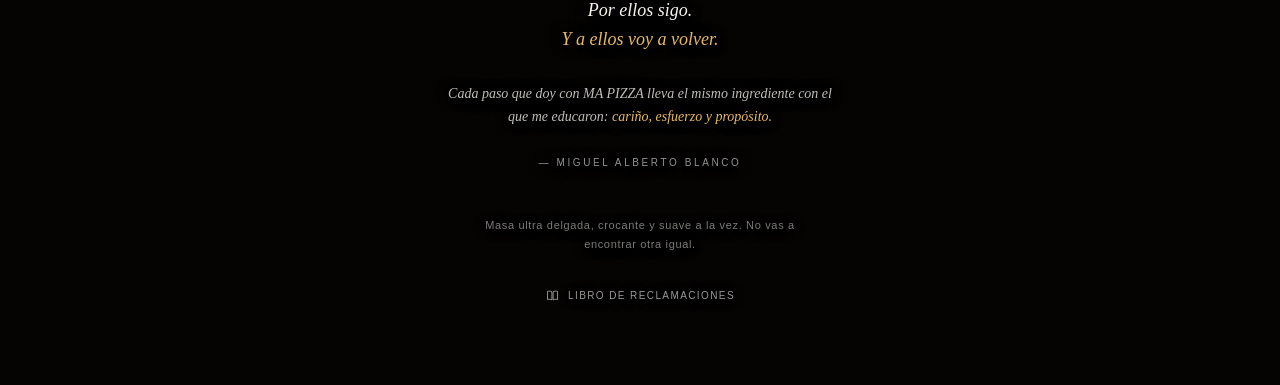
==== commit 21cc1e75: "Llevar el retrato al fondo de la vista de la historia Deja de ser un recuadro dentro de la vista y p" ====
--- a/index.html
+++ b/index.html
@@ -263,8 +263,9 @@
   /* Tiene que medir una pantalla entera. Si mide menos, el navegador no
      puede desplazarse lo suficiente para dejarla arriba del todo, y al
      final acabas viendo la cola vacía de la vista anterior: ese era el
-     negro. Y como mide una pantalla, su contenido la reparte en vez de
-     amontonarse y dejar hueco. */
+     negro. */
+  /* El texto abajo: arriba manda el retrato. */
+  justify-content: flex-end;
   padding-top: clamp(2.5rem, 10vw, 4rem);
   padding-bottom: calc(clamp(1rem, 3vw, 1.5rem) + env(safe-area-inset-bottom));
 }
@@ -555,19 +556,50 @@
 /* ================================ historia ================================
    La segunda vista: el retrato, la voz de Miguel y la firma. */
 
+/* El retrato no es una ilustración dentro de la vista: ES la vista. Cubre
+   el panel entero, a sangre, y la historia se escribe encima. Es su
+   esencia, así que manda él y el texto se acomoda debajo. */
 .retrato {
-  margin: 0 calc(-1 * clamp(1rem, 4.5vw, 1.75rem)) clamp(1.75rem, 7vw, 2.75rem);
-  aspect-ratio: 1 / 1;
+  position: absolute;
+  inset: 0;
+  /* A sangre: se sale del padding lateral de la envoltura para llegar al
+     borde de la pantalla, como en la referencia. */
+  margin-inline: calc(-1 * clamp(1rem, 4.5vw, 1.75rem));
+  z-index: 0;
   background-image: var(--foto-familia);
   background-size: cover;
-  background-position: 50% 22%;
+  background-position: 50% 12%;
   /* Una sola capa de máscara. Cruzar dos con mask-composite se comporta
-     distinto en cada navegador, y para un fundido a negro basta con el
-     vertical: el retrato nace del mismo negro en el que está escrita la
-     historia. */
-  -webkit-mask-image: linear-gradient(to bottom, #000 0%, #000 44%, rgba(0,0,0,0.5) 74%, transparent 98%);
-          mask-image: linear-gradient(to bottom, #000 0%, #000 44%, rgba(0,0,0,0.5) 74%, transparent 98%);
-}
+     distinto en cada navegador, y con el vertical basta: el retrato
+     entra desde arriba y se deshace antes de llegar al texto. */
+  -webkit-mask-image: linear-gradient(to bottom, #000 0%, #000 40%, rgba(0,0,0,0.45) 66%, transparent 88%);
+          mask-image: linear-gradient(to bottom, #000 0%, #000 40%, rgba(0,0,0,0.45) 66%, transparent 88%);
+}
+
+/* Viñeta y fundido. Hacen tres cosas a la vez: apagan los bordes del
+   retrato —lo de los bordes difuminados—, tapan la franja de pizza del
+   fondo fijo, que aquí competiría con la familia, y le dan al texto una
+   base sobre la que se lee sin pelear. */
+.vista--historia::before {
+  content: '';
+  position: absolute;
+  inset: 0;
+  margin-inline: calc(-1 * clamp(1rem, 4.5vw, 1.75rem));
+  z-index: 1;
+  pointer-events: none;
+  background:
+    radial-gradient(118% 76% at 50% 20%, transparent 38%, rgba(5, 4, 3, 0.6) 100%),
+    linear-gradient(to bottom,
+      transparent 10%,
+      rgba(5, 4, 3, 0.36) 38%,
+      rgba(5, 4, 3, 0.84) 60%,
+      rgba(5, 4, 3, 0.96) 76%,
+      var(--negro) 100%);
+}
+
+/* Y el texto por delante de las dos capas. */
+.vista--historia > .historia,
+.vista--historia > .pie { position: relative; z-index: 2; }
 
 .historia {
   max-width: 24rem;
@@ -720,7 +752,7 @@
   .cabecera { margin-bottom: 1rem; }
   .cabecera .firma-alta { width: 4.5rem; }
   .horario { margin-top: 1rem; }
-  .retrato { aspect-ratio: 16 / 9; margin-bottom: 1rem; }
+  .retrato { background-position: 50% 20%; }
   .cintillo { margin-bottom: 1rem; }
   .cara { padding-block: 0.5rem; }
   .logo-ma        { width: 2.75rem; }
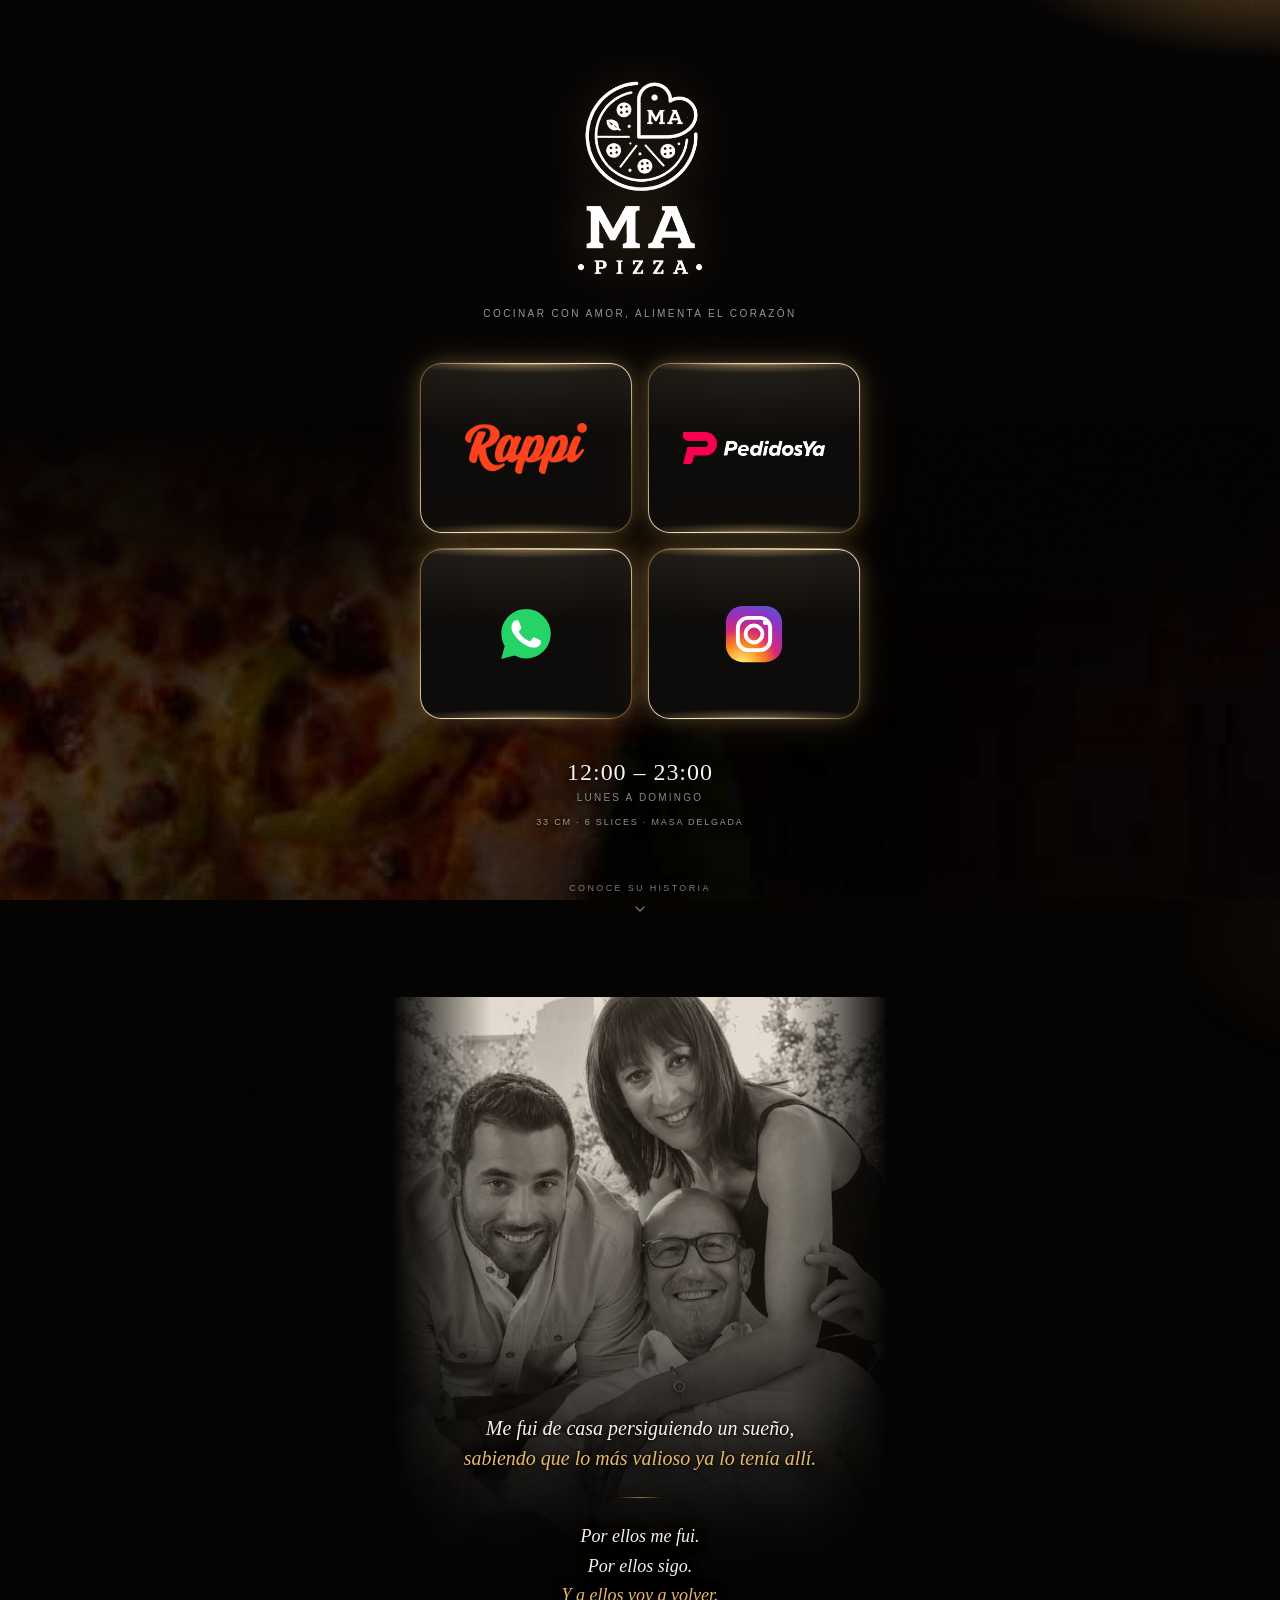
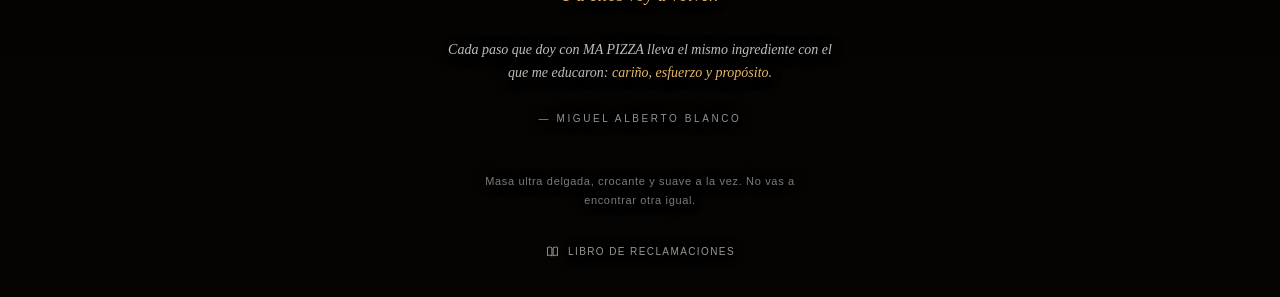
==== commit dfbe12a2: "Incrustar el retrato de la familia en la vista de la historia Estaba en el servidor como familia.jpe" ====
--- a/index.html
+++ b/index.html
@@ -39,7 +39,7 @@
   --foto-horno: url("[data-uri]");
 
   --ma-marca:  url("[data-uri]");
-  --foto-familia: none;
+  --foto-familia: url("[data-uri]");
   --ma-firma:  url("[data-uri]");
   --rappi:     url("[data-uri]");
   --pedidosya: url("[data-uri]");
@@ -559,21 +559,40 @@
 /* El retrato no es una ilustración dentro de la vista: ES la vista. Cubre
    el panel entero, a sangre, y la historia se escribe encima. Es su
    esencia, así que manda él y el texto se acomoda debajo. */
-.retrato {
+/* Marco y retrato son dos capas porque cada una lleva su propia máscara:
+   la de los lados aquí y la de abajo en el retrato. Cruzar dos máscaras
+   en un solo elemento con mask-composite se comporta distinto en cada
+   navegador; anidarlas funciona en todos. */
+.marco-retrato {
   position: absolute;
-  inset: 0;
+  inset: 0 0 auto 0;
+  /* Dos tercios de la pantalla, no la pantalla entera. La foto es
+     cuadrada y el panel vertical: a pantalla completa, 'cover' recorta
+     tanto de ancho que parte por la mitad la cara del hijo. A esta altura
+     entran los tres y solo se pierde algo de fondo por los lados. */
+  height: 64%;
   /* A sangre: se sale del padding lateral de la envoltura para llegar al
      borde de la pantalla, como en la referencia. */
   margin-inline: calc(-1 * clamp(1rem, 4.5vw, 1.75rem));
   z-index: 0;
+  /* En el móvil esto solo suaviza el borde de la pantalla; en pantallas
+     anchas es lo que evita que la foto se lea como un rectángulo pegado
+     en mitad del negro. */
+  -webkit-mask-image: linear-gradient(to right, transparent 0%, #000 7%, #000 93%, transparent 100%);
+          mask-image: linear-gradient(to right, transparent 0%, #000 7%, #000 93%, transparent 100%);
+}
+
+.retrato {
+  position: absolute;
+  inset: 0;
   background-image: var(--foto-familia);
   background-size: cover;
-  background-position: 50% 12%;
+  background-position: 50% 40%;
   /* Una sola capa de máscara. Cruzar dos con mask-composite se comporta
      distinto en cada navegador, y con el vertical basta: el retrato
      entra desde arriba y se deshace antes de llegar al texto. */
-  -webkit-mask-image: linear-gradient(to bottom, #000 0%, #000 40%, rgba(0,0,0,0.45) 66%, transparent 88%);
-          mask-image: linear-gradient(to bottom, #000 0%, #000 40%, rgba(0,0,0,0.45) 66%, transparent 88%);
+  -webkit-mask-image: linear-gradient(to bottom, #000 0%, #000 52%, rgba(0,0,0,0.45) 80%, transparent 100%);
+          mask-image: linear-gradient(to bottom, #000 0%, #000 52%, rgba(0,0,0,0.45) 80%, transparent 100%);
 }
 
 /* Viñeta y fundido. Hacen tres cosas a la vez: apagan los bordes del
@@ -584,7 +603,10 @@
   content: '';
   position: absolute;
   inset: 0;
-  margin-inline: calc(-1 * clamp(1rem, 4.5vw, 1.75rem));
+  /* A ventana completa, no solo la columna: en pantallas anchas el fondo
+     de pizza quedaba encendido a los lados y hacía que el retrato se
+     leyera como un recorte pegado en mitad del negro. */
+  margin-inline: calc(50% - 50vw);
   z-index: 1;
   pointer-events: none;
   background:
@@ -735,7 +757,16 @@
 
 @media (min-width: 48rem) {
   :root { --alto-tarjeta: 6.5rem; }
-  .envoltura { max-width: 31rem; padding-block: 2.75rem; }
+  /* La columna es estrecha y el negro de alrededor mucho: el borde del
+     retrato se nota más que en el móvil y necesita más recorrido. */
+  .marco-retrato {
+    -webkit-mask-image: linear-gradient(to right, transparent 0%, #000 20%, #000 80%, transparent 100%);
+            mask-image: linear-gradient(to right, transparent 0%, #000 20%, #000 80%, transparent 100%);
+  }
+  /* Sin padding vertical: el aire lo ponen las vistas. El que había aquí
+     sobresalía por debajo del último panel y dejaba asomar una franja del
+     fondo de pizza bajo la historia. */
+  .envoltura { max-width: 31rem; }
 }
 
 /* Móvil apaisado y pantallas bajas: nada de scroll innecesario. */
@@ -752,7 +783,8 @@
   .cabecera { margin-bottom: 1rem; }
   .cabecera .firma-alta { width: 4.5rem; }
   .horario { margin-top: 1rem; }
-  .retrato { background-position: 50% 20%; }
+  .marco-retrato { height: 72%; }
+  .retrato { background-position: 50% 34%; }
   .cintillo { margin-bottom: 1rem; }
   .cara { padding-block: 0.5rem; }
   .logo-ma        { width: 2.75rem; }
@@ -782,9 +814,6 @@
   object-position: 30% 52%;
   background-position: 30% 52%;
 }
-
-/* Sin retrato, la historia se cuenta sobre el negro y ya. */
-.retrato { display: none; }
 </style>
 </style>
 </head>
@@ -905,8 +934,9 @@
 <!-- ===================== VISTA 2 — su historia ===================== -->
 <section class="vista vista--historia" id="historia">
 
-  <i class="retrato asoma" role="img"
-     aria-label="Miguel Alberto Blanco con su familia"></i>
+  <div class="marco-retrato asoma">
+    <i class="retrato" role="img" aria-label="Miguel Alberto Blanco con su familia"></i>
+  </div>
 
   <!-- ================================================================
        HISTORIA — el texto de Miguel. Lo que va en <em> sale en dorado.
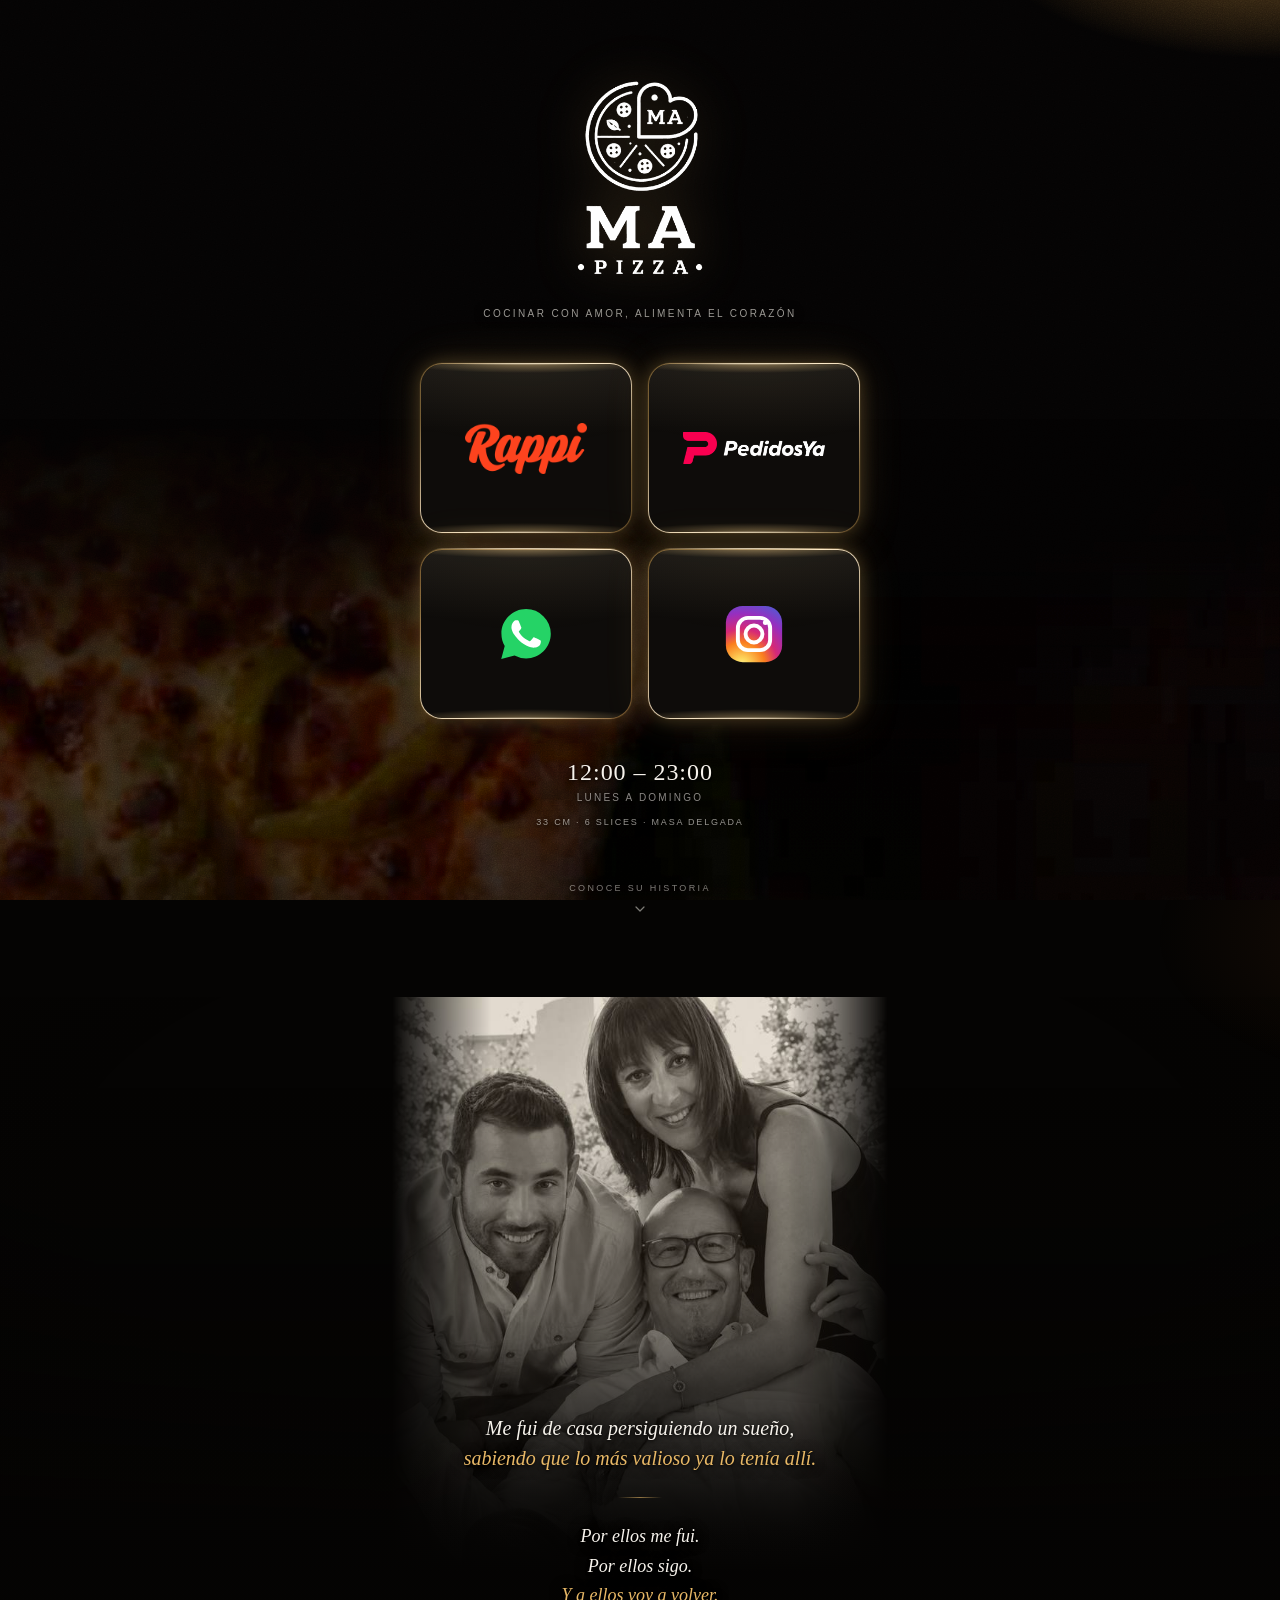
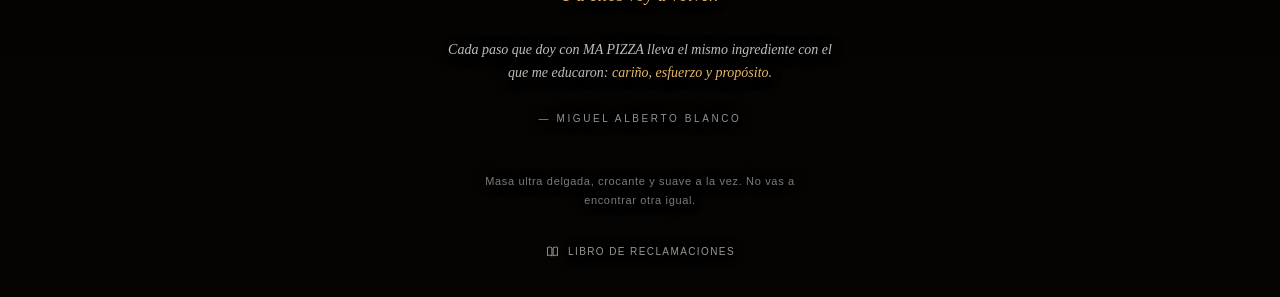
==== commit 43851f8d: "Arreglar el fondo invisible y las franjas blancas en el sitio Dos fallos distintos, los dos medidos " ====
--- a/index.html
+++ b/index.html
@@ -785,9 +785,7 @@
   .horario { margin-top: 1rem; }
   .marco-retrato { height: 72%; }
   .retrato { background-position: 50% 34%; }
-  .cintillo { margin-bottom: 1rem; }
   .cara { padding-block: 0.5rem; }
-  .logo-ma        { width: 2.75rem; }
   .logo-rappi     { width: 5rem; }
   .logo-pedidosya { width: 5.5rem; }
   .logo-icono     { width: 2.25rem; }
@@ -803,10 +801,6 @@
 
 /* Teléfonos muy estrechos (iPhone SE): el cintillo se parte en dos. */
 @media (max-width: 22.5rem) {
-  .cintillo { flex-wrap: wrap; gap: 0.4rem 0.5rem; }
-  .cintillo img { order: -1; width: 2.25rem; }
-  .cintillo .punto { display: none; }
-  .cintillo span { font-size: 0.5rem; letter-spacing: 0.18em; }
 }
 
 <style>
